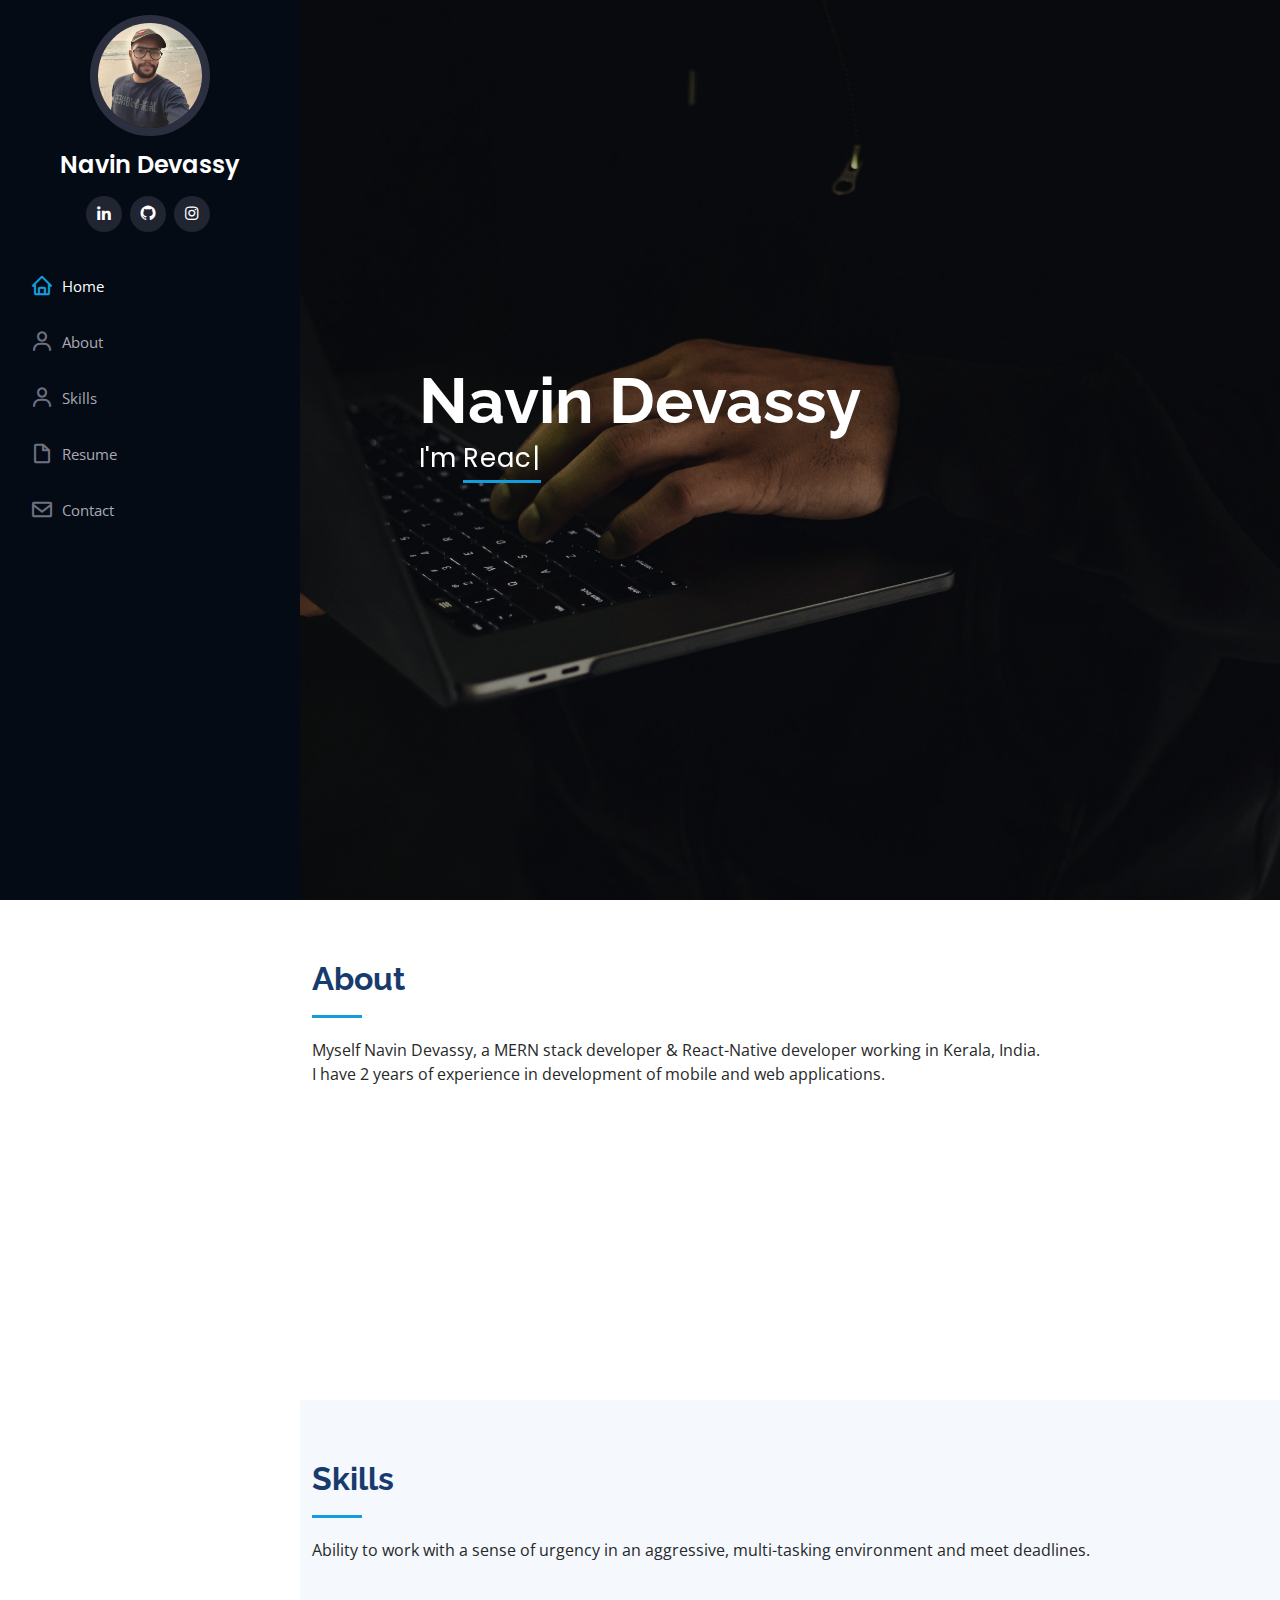
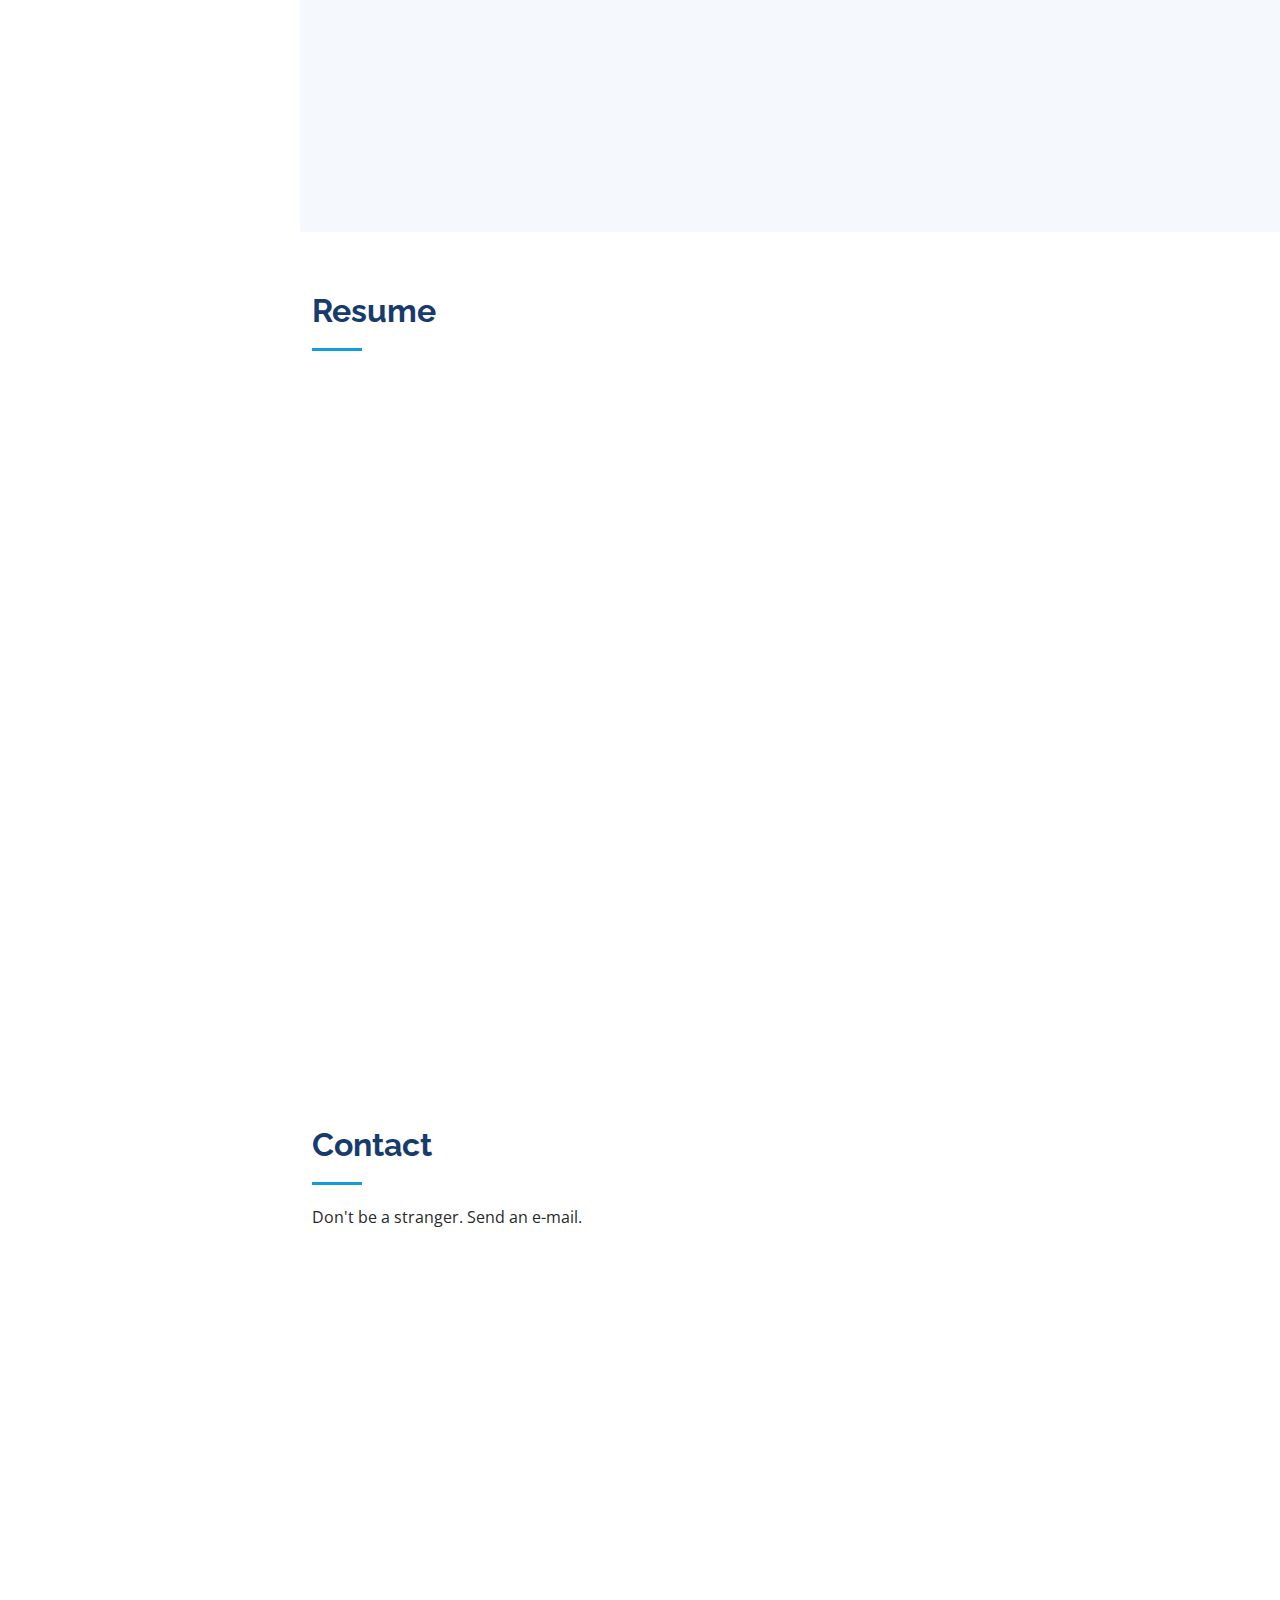
==== index.html @ 8a426646 "pic updated" ====
<!DOCTYPE html>
<html lang="en">

<head>
  <meta charset="utf-8">
  <meta content="width=device-width, initial-scale=1.0" name="viewport">

  <title>Navin - Portfolio</title>
  <meta content="" name="description">
  <meta content="" name="keywords">

  <!-- Favicons -->
  <link href="assets/img/favicon.ico" rel="icon">
  <link href="assets/img/apple-touch-icon.png" rel="apple-touch-icon">

  <!-- Google Fonts -->
  <link href="https://fonts.googleapis.com/css?family=Open+Sans:300,300i,400,400i,600,600i,700,700i|Raleway:300,300i,400,400i,500,500i,600,600i,700,700i|Poppins:300,300i,400,400i,500,500i,600,600i,700,700i" rel="stylesheet">

  <!-- Vendor CSS Files -->
  <link href="assets/vendor/aos/aos.css" rel="stylesheet">
  <link href="assets/vendor/bootstrap/css/bootstrap.min.css" rel="stylesheet">
  <link href="assets/vendor/bootstrap-icons/bootstrap-icons.css" rel="stylesheet">
  <link href="assets/vendor/boxicons/css/boxicons.min.css" rel="stylesheet">
  <link href="assets/vendor/glightbox/css/glightbox.min.css" rel="stylesheet">
  <link href="assets/vendor/swiper/swiper-bundle.min.css" rel="stylesheet">

  <!-- Template Main CSS File -->
  <link href="assets/css/style.css" rel="stylesheet">

  <!-- =======================================================
  * Template Name: iPortfolio - v3.1.0
  * Template URL: https://bootstrapmade.com/iportfolio-bootstrap-portfolio-websites-template/
  * Author: BootstrapMade.com
  * License: https://bootstrapmade.com/license/
  ======================================================== -->
</head>

<body>

  <!-- ======= Mobile nav toggle button ======= -->
  <i class="bi bi-list mobile-nav-toggle d-xl-none"></i>

  <!-- ======= Header ======= -->
  <header id="header">
    <div class="d-flex flex-column">

      <div class="profile">
        <img src="assets/img/profile-img1.jpg" alt="" class="img-fluid rounded-circle bg-white">
        <h1 class="text-light"><a href="index.html">Navin Devassy</a></h1>
        <div class="social-links mt-3 text-center">
          <a href="https://in.linkedin.com/in/navin-devassy-608811141" class="linkedin"><i class="bx bxl-linkedin"></i></a>
          <a href="https://github.com/navi-d97" class="github"><i class="bx bxl-github"></i></a>
          <a href="https://www.instagram.com/naviii_.d/" class="instagram"><i class="bx bxl-instagram"></i></a>
        </div>
      </div>

      <nav id="navbar" class="nav-menu navbar">
        <ul>
          <li><a href="#hero" class="nav-link scrollto active"><i class="bx bx-home"></i> <span>Home</span></a></li>
          <li><a href="#about" class="nav-link scrollto"><i class="bx bx-user"></i> <span>About</span></a></li>
          <li><a href="#skills" class="nav-link scrollto"><i class="bx bx-user"></i> <span>Skills</span></a></li>
          <li><a href="#resume" class="nav-link scrollto"><i class="bx bx-file-blank"></i> <span>Resume</span></a></li>
          <!-- <li><a href="#portfolio" class="nav-link scrollto"><i class="bx bx-book-content"></i> <span>Portfolio</span></a></li> -->
          <!-- <li><a href="#services" class="nav-link scrollto"><i class="bx bx-server"></i> <span>Services</span></a></li> -->
          <li><a href="#contact" class="nav-link scrollto"><i class="bx bx-envelope"></i> <span>Contact</span></a></li>
        </ul>
      </nav><!-- .nav-menu -->
    </div>
  </header><!-- End Header -->

  <!-- ======= Hero Section ======= -->
  <section id="hero" class="d-flex flex-column justify-content-center align-items-center">
    <div class="hero-container" data-aos="fade-in">
      <h1>Navin Devassy</h1>
      <p>I'm <span class="typed" data-typed-items="React-Native developer, React developer, Node Developer, MERN Developer"></span></p>
    </div>
  </section><!-- End Hero -->

  <main id="main">

    <!-- ======= About Section ======= -->
    <section id="about" class="about">
      <div class="container">

        <div class="section-title">
          <h2>About</h2>
          <p>
            Myself Navin Devassy, a MERN stack developer & React-Native developer working in Kerala, India.
            <br/>
            I have 2 years of experience in development of mobile and web applications.
          </p>
        </div>

        <div class="row">
          <div class="col-lg-4" data-aos="fade-right">
            <img
              src="assets/img/profile-img.png"
              style="max-width: 60%; height: auto;"
              alt=""
            >
          </div>
          <div class="col-lg-8 pt-4 pt-lg-0 content" data-aos="fade-left">
            <h3>React-Native Developer &amp; Web Developer.</h3>
            <p class="fst-italic">
              I always try to adapt new development skills using the latest technologies.
            </p>
            <div class="row">
              <div class="col-lg-6">
                <ul>
                  <li><i class="bi bi-chevron-right"></i> <strong>Birthday:</strong> <span>15 April 1997</span></li>
                  <!-- <li><i class="bi bi-chevron-right"></i> <strong>Phone:</strong> <span>+91 9048116297</span></li> -->
                  <li><i class="bi bi-chevron-right"></i> <strong>City:</strong> <span>Cochin, India</span></li>
                </ul>
              </div>
              <div class="col-lg-6">
                <ul>
                  <li><i class="bi bi-chevron-right"></i> <strong>Age:</strong> <span>24</span></li>
                  <li><i class="bi bi-chevron-right"></i> <strong>Degree:</strong> <span>B.Tech</span></li>
                  <li><i class="bi bi-chevron-right"></i> <strong>Email:</strong> <span>dnavin497@gmail.com</span></li>
                </ul>
              </div>
            </div>
            <!-- <p>
              Officiis eligendi itaque labore et dolorum mollitia officiis optio vero. Quisquam sunt adipisci omnis et ut. Nulla accusantium dolor incidunt officia tempore. Et eius omnis.
              Cupiditate ut dicta maxime officiis quidem quia. Sed et consectetur qui quia repellendus itaque neque. Aliquid amet quidem ut quaerat cupiditate. Ab et eum qui repellendus omnis culpa magni laudantium dolores.
            </p> -->
          </div>
        </div>

      </div>
    </section><!-- End About Section -->

    <!-- ======= Skills Section ======= -->
    <section id="skills" class="skills section-bg">
      <div class="container">

        <div class="section-title">
          <h2>Skills</h2>
          <p>
            Ability to work with a sense of urgency in an aggressive, multi-tasking environment and
            meet deadlines.
          </p>
        </div>

        <div class="row skills-content">

          <div class="col-lg-6" data-aos="fade-up">

            <div class="progress">
              <span class="skill">React JS <i class="val">100%</i></span>
              <div class="progress-bar-wrap">
                <div class="progress-bar" role="progressbar" aria-valuenow="100" aria-valuemin="0" aria-valuemax="100"></div>
              </div>
            </div>

            <div class="progress">
              <span class="skill">Node JS <i class="val">100%</i></span>
              <div class="progress-bar-wrap">
                <div class="progress-bar" role="progressbar" aria-valuenow="100" aria-valuemin="0" aria-valuemax="100"></div>
              </div>
            </div>

            <div class="progress">
              <span class="skill">JavaScript <i class="val">95%</i></span>
              <div class="progress-bar-wrap">
                <div class="progress-bar" role="progressbar" aria-valuenow="95" aria-valuemin="0" aria-valuemax="100"></div>
              </div>
            </div>

          </div>

          <div class="col-lg-6" data-aos="fade-up" data-aos-delay="100">

            <div class="progress">
              <span class="skill">MongoDB <i class="val">100%</i></span>
              <div class="progress-bar-wrap">
                <div class="progress-bar" role="progressbar" aria-valuenow="100" aria-valuemin="0" aria-valuemax="100"></div>
              </div>
            </div>

            <div class="progress">
              <span class="skill">Express JS <i class="val">90%</i></span>
              <div class="progress-bar-wrap">
                <div class="progress-bar" role="progressbar" aria-valuenow="90" aria-valuemin="0" aria-valuemax="100"></div>
              </div>
            </div>

            <div class="progress">
              <span class="skill">React-Native <i class="val">90%</i></span>
              <div class="progress-bar-wrap">
                <div class="progress-bar" role="progressbar" aria-valuenow="90" aria-valuemin="0" aria-valuemax="100"></div>
              </div>
            </div>

          </div>

        </div>

      </div>
    </section><!-- End Skills Section -->

    <!-- ======= Resume Section ======= -->
    <section id="resume" class="resume">
      <div class="container">

        <div class="section-title">
          <h2>Resume</h2>
        </div>

        <div class="row">
          <div class="col-lg-6" data-aos="fade-up">
            <h3 class="resume-title">Summary</h3>
            <div class="resume-item pb-0">
              <h4>Navin Devassy</h4>
              <p><em>
                2 years of experience in designing and developing web applications & hybrid applications
                using technologies like React, React-Native, Node.js, MongoDB, expressJS, Redis,
                JavaScript/JQuery, HTML, CSS
              </em></p>
              <ul>
                <li>Thrissur, Kerala, India</li>
                <!-- <li>(+91) 9048 11 6297</li> -->
                <li>dnavin497@gmail.com</li>
              </ul>
            </div>

            <h3 class="resume-title">Education</h3>
            <div class="resume-item">
              <h4>B.Tech in Computer science &amp; Engineering</h4>
              <h5>2015 - 2019</h5>
              <p><em>Federal Institute of Science And Technology (FISAT), Angamaly, Ernakulam Dt</em></p>
              <p>
                FISAT is affiliated to Kerala Technological University (KTU)
                and approved by All India Council for Technical Education (AICTE),  New Delhi.
              </p>
                <p>
                  <a
                    href="http://www.fisat.ac.in/"
                    target="_blank"
                  >
                    www.fisat.ac.in
                  </a>
                </p>
            </div>
          </div>
          <div class="col-lg-6" data-aos="fade-up" data-aos-delay="100">
            <h3 class="resume-title">Professional Experience</h3>
            <div class="resume-item">
              <h4>Software Engineer</h4>
              <h5>2019 - Present</h5>
              <p><em>Travancore Analytics, Cochin, India </em></p>
              <p>
                <a
                  href="https://www.travancoreanalytics.com/"
                  target="_blank"
                >
                  www.travancoreanalytics.com
                </a>
              </p>
              <ul>
                <li>
                  Developed high quality mobile applications using cross-platform tools like react-native.
                </li>
                <li>
                  Developed full-stack web applications which processed, analyzed, and rendered data visually.
                </li>
                <li>
                  Collaborated with other members of the product development team and also able to support the team on their queries as well.
                </li>
                <li>
                  Provided programming estimates, identified potential problems and recommended alternative solutions.
                </li>
                <li>
                  Designed and coded application components in an Agile environment.
                </li>
                <li>
                  Stayed current on trends, latest industry developments and shared knowledge among colleagues.
                </li>
              </ul>
            </div>
          </div>
        </div>

      </div>
    </section>
    <!-- End Resume Section -->

    <!-- ======= Portfolio Section ======= -->
    <!-- <section id="portfolio" class="portfolio section-bg">
      <div class="container">

        <div class="section-title">
          <h2>Portfolio</h2>
          <p>Magnam dolores commodi suscipit. Necessitatibus eius consequatur ex aliquid fuga eum quidem. Sit sint consectetur velit. Quisquam quos quisquam cupiditate. Et nemo qui impedit suscipit alias ea. Quia fugiat sit in iste officiis commodi quidem hic quas.</p>
        </div>

        <div class="row" data-aos="fade-up">
          <div class="col-lg-12 d-flex justify-content-center">
            <ul id="portfolio-flters">
              <li data-filter="*" class="filter-active">All</li>
              <li data-filter=".filter-app">App</li>
              <li data-filter=".filter-card">Card</li>
              <li data-filter=".filter-web">Web</li>
            </ul>
          </div>
        </div>

        <div class="row portfolio-container" data-aos="fade-up" data-aos-delay="100">

          <div class="col-lg-4 col-md-6 portfolio-item filter-app">
            <div class="portfolio-wrap">
              <img src="assets/img/portfolio/portfolio-1.jpg" class="img-fluid" alt="">
              <div class="portfolio-links">
                <a href="assets/img/portfolio/portfolio-1.jpg" data-gallery="portfolioGallery" class="portfolio-lightbox" title="App 1"><i class="bx bx-plus"></i></a>
                <a href="portfolio-details.html" title="More Details"><i class="bx bx-link"></i></a>
              </div>
            </div>
          </div>

          <div class="col-lg-4 col-md-6 portfolio-item filter-web">
            <div class="portfolio-wrap">
              <img src="assets/img/portfolio/portfolio-2.jpg" class="img-fluid" alt="">
              <div class="portfolio-links">
                <a href="assets/img/portfolio/portfolio-2.jpg" data-gallery="portfolioGallery" class="portfolio-lightbox" title="Web 3"><i class="bx bx-plus"></i></a>
                <a href="portfolio-details.html" title="More Details"><i class="bx bx-link"></i></a>
              </div>
            </div>
          </div>

          <div class="col-lg-4 col-md-6 portfolio-item filter-app">
            <div class="portfolio-wrap">
              <img src="assets/img/portfolio/portfolio-3.jpg" class="img-fluid" alt="">
              <div class="portfolio-links">
                <a href="assets/img/portfolio/portfolio-3.jpg" data-gallery="portfolioGallery" class="portfolio-lightbox" title="App 2"><i class="bx bx-plus"></i></a>
                <a href="portfolio-details.html" title="More Details"><i class="bx bx-link"></i></a>
              </div>
            </div>
          </div>

          <div class="col-lg-4 col-md-6 portfolio-item filter-card">
            <div class="portfolio-wrap">
              <img src="assets/img/portfolio/portfolio-4.jpg" class="img-fluid" alt="">
              <div class="portfolio-links">
                <a href="assets/img/portfolio/portfolio-4.jpg" data-gallery="portfolioGallery" class="portfolio-lightbox" title="Card 2"><i class="bx bx-plus"></i></a>
                <a href="portfolio-details.html" title="More Details"><i class="bx bx-link"></i></a>
              </div>
            </div>
          </div>

          <div class="col-lg-4 col-md-6 portfolio-item filter-web">
            <div class="portfolio-wrap">
              <img src="assets/img/portfolio/portfolio-5.jpg" class="img-fluid" alt="">
              <div class="portfolio-links">
                <a href="assets/img/portfolio/portfolio-5.jpg" data-gallery="portfolioGallery" class="portfolio-lightbox" title="Web 2"><i class="bx bx-plus"></i></a>
                <a href="portfolio-details.html" title="More Details"><i class="bx bx-link"></i></a>
              </div>
            </div>
          </div>

          <div class="col-lg-4 col-md-6 portfolio-item filter-app">
            <div class="portfolio-wrap">
              <img src="assets/img/portfolio/portfolio-6.jpg" class="img-fluid" alt="">
              <div class="portfolio-links">
                <a href="assets/img/portfolio/portfolio-6.jpg" data-gallery="portfolioGallery" class="portfolio-lightbox" title="App 3"><i class="bx bx-plus"></i></a>
                <a href="portfolio-details.html" title="More Details"><i class="bx bx-link"></i></a>
              </div>
            </div>
          </div>

          <div class="col-lg-4 col-md-6 portfolio-item filter-card">
            <div class="portfolio-wrap">
              <img src="assets/img/portfolio/portfolio-7.jpg" class="img-fluid" alt="">
              <div class="portfolio-links">
                <a href="assets/img/portfolio/portfolio-7.jpg" data-gallery="portfolioGallery" class="portfolio-lightbox" title="Card 1"><i class="bx bx-plus"></i></a>
                <a href="portfolio-details.html" title="More Details"><i class="bx bx-link"></i></a>
              </div>
            </div>
          </div>

          <div class="col-lg-4 col-md-6 portfolio-item filter-card">
            <div class="portfolio-wrap">
              <img src="assets/img/portfolio/portfolio-8.jpg" class="img-fluid" alt="">
              <div class="portfolio-links">
                <a href="assets/img/portfolio/portfolio-8.jpg" data-gallery="portfolioGallery" class="portfolio-lightbox" title="Card 3"><i class="bx bx-plus"></i></a>
                <a href="portfolio-details.html" title="More Details"><i class="bx bx-link"></i></a>
              </div>
            </div>
          </div>

          <div class="col-lg-4 col-md-6 portfolio-item filter-web">
            <div class="portfolio-wrap">
              <img src="assets/img/portfolio/portfolio-9.jpg" class="img-fluid" alt="">
              <div class="portfolio-links">
                <a href="assets/img/portfolio/portfolio-9.jpg" data-gallery="portfolioGallery" class="portfolio-lightbox" title="Web 3"><i class="bx bx-plus"></i></a>
                <a href="portfolio-details.html" title="More Details"><i class="bx bx-link"></i></a>
              </div>
            </div>
          </div>

        </div>

      </div>
    </section> -->
    <!-- End Portfolio Section -->

    <!-- ======= Services Section ======= -->
    <!-- <section id="services" class="services">
      <div class="container">

        <div class="section-title">
          <h2>Services</h2>
          <p>Magnam dolores commodi suscipit. Necessitatibus eius consequatur ex aliquid fuga eum quidem. Sit sint consectetur velit. Quisquam quos quisquam cupiditate. Et nemo qui impedit suscipit alias ea. Quia fugiat sit in iste officiis commodi quidem hic quas.</p>
        </div>

        <div class="row">
          <div class="col-lg-4 col-md-6 icon-box" data-aos="fade-up">
            <div class="icon"><i class="bi bi-briefcase"></i></div>
            <h4 class="title"><a href="">Lorem Ipsum</a></h4>
            <p class="description">Voluptatum deleniti atque corrupti quos dolores et quas molestias excepturi sint occaecati cupiditate non provident</p>
          </div>
          <div class="col-lg-4 col-md-6 icon-box" data-aos="fade-up" data-aos-delay="100">
            <div class="icon"><i class="bi bi-card-checklist"></i></div>
            <h4 class="title"><a href="">Dolor Sitema</a></h4>
            <p class="description">Minim veniam, quis nostrud exercitation ullamco laboris nisi ut aliquip ex ea commodo consequat tarad limino ata</p>
          </div>
          <div class="col-lg-4 col-md-6 icon-box" data-aos="fade-up" data-aos-delay="200">
            <div class="icon"><i class="bi bi-bar-chart"></i></div>
            <h4 class="title"><a href="">Sed ut perspiciatis</a></h4>
            <p class="description">Duis aute irure dolor in reprehenderit in voluptate velit esse cillum dolore eu fugiat nulla pariatur</p>
          </div>
          <div class="col-lg-4 col-md-6 icon-box" data-aos="fade-up" data-aos-delay="300">
            <div class="icon"><i class="bi bi-binoculars"></i></div>
            <h4 class="title"><a href="">Magni Dolores</a></h4>
            <p class="description">Excepteur sint occaecat cupidatat non proident, sunt in culpa qui officia deserunt mollit anim id est laborum</p>
          </div>
          <div class="col-lg-4 col-md-6 icon-box" data-aos="fade-up" data-aos-delay="400">
            <div class="icon"><i class="bi bi-brightness-high"></i></div>
            <h4 class="title"><a href="">Nemo Enim</a></h4>
            <p class="description">At vero eos et accusamus et iusto odio dignissimos ducimus qui blanditiis praesentium voluptatum deleniti atque</p>
          </div>
          <div class="col-lg-4 col-md-6 icon-box" data-aos="fade-up" data-aos-delay="500">
            <div class="icon"><i class="bi bi-calendar4-week"></i></div>
            <h4 class="title"><a href="">Eiusmod Tempor</a></h4>
            <p class="description">Et harum quidem rerum facilis est et expedita distinctio. Nam libero tempore, cum soluta nobis est eligendi</p>
          </div>
        </div>

      </div>
    </section> -->
    <!-- End Services Section -->

    <!-- ======= Testimonials Section ======= -->
    <!-- <section id="testimonials" class="testimonials section-bg">
      <div class="container">

        <div class="section-title">
          <h2>Testimonials</h2>
          <p>Magnam dolores commodi suscipit. Necessitatibus eius consequatur ex aliquid fuga eum quidem. Sit sint consectetur velit. Quisquam quos quisquam cupiditate. Et nemo qui impedit suscipit alias ea. Quia fugiat sit in iste officiis commodi quidem hic quas.</p>
        </div>

        <div class="testimonials-slider swiper-container" data-aos="fade-up" data-aos-delay="100">
          <div class="swiper-wrapper">

            <div class="swiper-slide">
              <div class="testimonial-item" data-aos="fade-up">
                <p>
                  <i class="bx bxs-quote-alt-left quote-icon-left"></i>
                  Proin iaculis purus consequat sem cure digni ssim donec porttitora entum suscipit rhoncus. Accusantium quam, ultricies eget id, aliquam eget nibh et. Maecen aliquam, risus at semper.
                  <i class="bx bxs-quote-alt-right quote-icon-right"></i>
                </p>
                <img src="assets/img/testimonials/testimonials-1.jpg" class="testimonial-img" alt="">
                <h3>Saul Goodman</h3>
                <h4>Ceo &amp; Founder</h4>
              </div>
            </div>

            <div class="swiper-slide">
              <div class="testimonial-item" data-aos="fade-up" data-aos-delay="100">
                <p>
                  <i class="bx bxs-quote-alt-left quote-icon-left"></i>
                  Export tempor illum tamen malis malis eram quae irure esse labore quem cillum quid cillum eram malis quorum velit fore eram velit sunt aliqua noster fugiat irure amet legam anim culpa.
                  <i class="bx bxs-quote-alt-right quote-icon-right"></i>
                </p>
                <img src="assets/img/testimonials/testimonials-2.jpg" class="testimonial-img" alt="">
                <h3>Sara Wilsson</h3>
                <h4>Designer</h4>
              </div>
            </div>

            <div class="swiper-slide">
              <div class="testimonial-item" data-aos="fade-up" data-aos-delay="200">
                <p>
                  <i class="bx bxs-quote-alt-left quote-icon-left"></i>
                  Enim nisi quem export duis labore cillum quae magna enim sint quorum nulla quem veniam duis minim tempor labore quem eram duis noster aute amet eram fore quis sint minim.
                  <i class="bx bxs-quote-alt-right quote-icon-right"></i>
                </p>
                <img src="assets/img/testimonials/testimonials-3.jpg" class="testimonial-img" alt="">
                <h3>Jena Karlis</h3>
                <h4>Store Owner</h4>
              </div>
            </div>

            <div class="swiper-slide">
              <div class="testimonial-item" data-aos="fade-up" data-aos-delay="300">
                <p>
                  <i class="bx bxs-quote-alt-left quote-icon-left"></i>
                  Fugiat enim eram quae cillum dolore dolor amet nulla culpa multos export minim fugiat minim velit minim dolor enim duis veniam ipsum anim magna sunt elit fore quem dolore labore illum veniam.
                  <i class="bx bxs-quote-alt-right quote-icon-right"></i>
                </p>
                <img src="assets/img/testimonials/testimonials-4.jpg" class="testimonial-img" alt="">
                <h3>Matt Brandon</h3>
                <h4>Freelancer</h4>
              </div>
            </div>

            <div class="swiper-slide">
              <div class="testimonial-item" data-aos="fade-up" data-aos-delay="400">
                <p>
                  <i class="bx bxs-quote-alt-left quote-icon-left"></i>
                  Quis quorum aliqua sint quem legam fore sunt eram irure aliqua veniam tempor noster veniam enim culpa labore duis sunt culpa nulla illum cillum fugiat legam esse veniam culpa fore nisi cillum quid.
                  <i class="bx bxs-quote-alt-right quote-icon-right"></i>
                </p>
                <img src="assets/img/testimonials/testimonials-5.jpg" class="testimonial-img" alt="">
                <h3>John Larson</h3>
                <h4>Entrepreneur</h4>
              </div>
            </div>

          </div>
          <div class="swiper-pagination"></div>
        </div>

      </div>
    </section> -->
    <!-- End Testimonials Section -->

    <!-- ======= Contact Section ======= -->
    <section id="contact" class="contact">
      <div class="container">

        <div class="section-title">
          <h2>Contact</h2>
          <p>
            Don't be a stranger. Send an e-mail.
          </p>
        </div>

        <div class="row" data-aos="fade-in">

          <div class="col-lg-11 d-flex align-items-stretch">
            <div class="info">
              <div class="address">
                <i class="bi bi-geo-alt"></i>
                <h4>Location:</h4>
                <p>Chalakudy, Thrissur, Kerala, India</p>
              </div>

              <div class="email">
                <i class="bi bi-envelope"></i>
                <h4>Email:</h4>
                <p>dnavin497@gmail.com</p>
              </div>

              <!-- <div class="phone">
                <i class="bi bi-phone"></i>
                <h4>Call:</h4>
                <p>+91 9048 11 6297</p>
              </div> -->

              <iframe
                src="https://www.google.com/maps/embed?pb=!1m18!1m12!1m3!1d2508.849744047058!2d76.33364057994478!3d10.305559812115574!2m3!1f0!2f0!3f0!3m2!1i1024!2i768!4f13.1!3m3!1m2!1s0x3b080269866481a9%3A0x6b5ec1dc50c0402d!2sChalakudy%2C%20Kerala!5e0!3m2!1sen!2sin!4v1620566027332!5m2!1sen!2sin"
                frameborder="0"
                style="border:0; width: 100%; height: 290px;"
                allowfullscreen
              >
              </iframe>
            </div>

          </div>

          <!-- <div class="col-lg-7 mt-5 mt-lg-0 d-flex align-items-stretch">
            <form action="forms/contact.php" method="post" role="form" class="php-email-form">
              <div class="row">
                <div class="form-group col-md-6">
                  <label for="name">Your Name</label>
                  <input type="text" name="name" class="form-control" id="name" required>
                </div>
                <div class="form-group col-md-6">
                  <label for="name">Your Email</label>
                  <input type="email" class="form-control" name="email" id="email" required>
                </div>
              </div>
              <div class="form-group">
                <label for="name">Subject</label>
                <input type="text" class="form-control" name="subject" id="subject" required>
              </div>
              <div class="form-group">
                <label for="name">Message</label>
                <textarea class="form-control" name="message" rows="10" required></textarea>
              </div>
              <div class="my-3">
                <div class="loading">Loading</div>
                <div class="error-message"></div>
                <div class="sent-message">Your message has been sent. Thank you!</div>
              </div>
              <div class="text-center"><button type="submit">Send Message</button></div>
            </form>
          </div> -->

        </div>

      </div>
    </section>
    <!-- End Contact Section -->

  </main><!-- End #main -->

  <!-- ======= Footer ======= -->
  <footer id="footer">
    <div class="container">
      <div class="copyright">
        &copy; Copyright <strong><span>iPortfolio</span></strong>
      </div>
      <div class="credits">
        <!-- All the links in the footer should remain intact. -->
        <!-- You can delete the links only if you purchased the pro version. -->
        <!-- Licensing information: https://bootstrapmade.com/license/ -->
        <!-- Purchase the pro version with working PHP/AJAX contact form: https://bootstrapmade.com/iportfolio-bootstrap-portfolio-websites-template/ -->
        Designed by <a href="https://bootstrapmade.com/">BootstrapMade</a>
      </div>
    </div>
  </footer><!-- End  Footer -->

  <a href="#" class="back-to-top d-flex align-items-center justify-content-center"><i class="bi bi-arrow-up-short"></i></a>

  <!-- Vendor JS Files -->
  <script src="assets/vendor/aos/aos.js"></script>
  <script src="assets/vendor/bootstrap/js/bootstrap.bundle.min.js"></script>
  <script src="assets/vendor/glightbox/js/glightbox.min.js"></script>
  <script src="assets/vendor/isotope-layout/isotope.pkgd.min.js"></script>
  <script src="assets/vendor/php-email-form/validate.js"></script>
  <script src="assets/vendor/purecounter/purecounter.js"></script>
  <script src="assets/vendor/swiper/swiper-bundle.min.js"></script>
  <script src="assets/vendor/typed.js/typed.min.js"></script>
  <script src="assets/vendor/waypoints/noframework.waypoints.js"></script>

  <!-- Template Main JS File -->
  <script src="assets/js/main.js"></script>

</body>

</html>
---- assets/css/style.css ----
/**
* Template Name: iPortfolio - v3.1.0
* Template URL: https://bootstrapmade.com/iportfolio-bootstrap-portfolio-websites-template/
* Author: BootstrapMade.com
* License: https://bootstrapmade.com/license/
*/

/*--------------------------------------------------------------
# General
--------------------------------------------------------------*/
body {
  font-family: "Open Sans", sans-serif;
  color: #272829;
}

a {
  color: #149ddd;
  text-decoration: none;
}

a:hover {
  color: #37b3ed;
  text-decoration: none;
}

h1, h2, h3, h4, h5, h6 {
  font-family: "Raleway", sans-serif;
}

/*--------------------------------------------------------------
# Back to top button
--------------------------------------------------------------*/
.back-to-top {
  position: fixed;
  visibility: hidden;
  opacity: 0;
  right: 15px;
  bottom: 15px;
  z-index: 996;
  background: #149ddd;
  width: 40px;
  height: 40px;
  border-radius: 50px;
  transition: all 0.4s;
}

.back-to-top i {
  font-size: 28px;
  color: #fff;
  line-height: 0;
}

.back-to-top:hover {
  background: #2eafec;
  color: #fff;
}

.back-to-top.active {
  visibility: visible;
  opacity: 1;
}

/*--------------------------------------------------------------
# Header
--------------------------------------------------------------*/
#header {
  position: fixed;
  top: 0;
  left: 0;
  bottom: 0;
  width: 300px;
  transition: all ease-in-out 0.5s;
  z-index: 9997;
  transition: all 0.5s;
  padding: 0 15px;
  background: #040b14;
  overflow-y: auto;
}

#header .profile img {
  margin: 15px auto;
  display: block;
  width: 120px;
  border: 8px solid #2c2f3f;
}

#header .profile h1 {
  font-size: 24px;
  margin: 0;
  padding: 0;
  font-weight: 600;
  -moz-text-align-last: center;
  text-align-last: center;
  font-family: "Poppins", sans-serif;
}

#header .profile h1 a, #header .profile h1 a:hover {
  color: #fff;
  text-decoration: none;
}

#header .profile .social-links a {
  font-size: 18px;
  display: inline-block;
  background: #212431;
  color: #fff;
  line-height: 1;
  padding: 8px 0;
  margin-right: 4px;
  border-radius: 50%;
  text-align: center;
  width: 36px;
  height: 36px;
  transition: 0.3s;
}

#header .profile .social-links a:hover {
  background: #149ddd;
  color: #fff;
  text-decoration: none;
}

#main {
  margin-left: 300px;
}

@media (max-width: 1199px) {
  #header {
    left: -300px;
  }
  #main {
    margin-left: 0;
  }
}

/*--------------------------------------------------------------
# Navigation Menu
--------------------------------------------------------------*/
/* Desktop Navigation */
.nav-menu {
  padding: 30px 0 0 0;
}

.nav-menu * {
  margin: 0;
  padding: 0;
  list-style: none;
}

.nav-menu > ul > li {
  position: relative;
  white-space: nowrap;
}

.nav-menu a {
  display: flex;
  align-items: center;
  color: #a8a9b4;
  padding: 12px 15px;
  margin-bottom: 8px;
  transition: 0.3s;
  font-size: 15px;
}

.nav-menu a i {
  font-size: 24px;
  padding-right: 8px;
  color: #6f7180;
}

.nav-menu a:hover, .nav-menu .active, .nav-menu li:hover > a {
  text-decoration: none;
  color: #fff;
}

.nav-menu a:hover i, .nav-menu .active i, .nav-menu li:hover > a i {
  color: #149ddd;
}

/* Mobile Navigation */
.mobile-nav-toggle {
  position: fixed;
  right: 15px;
  top: 15px;
  z-index: 9998;
  border: 0;
  font-size: 24px;
  transition: all 0.4s;
  outline: none !important;
  background-color: #149ddd;
  color: #fff;
  width: 40px;
  height: 40px;
  display: inline-flex;
  align-items: center;
  justify-content: center;
  line-height: 0;
  border-radius: 50px;
  cursor: pointer;
}

.mobile-nav-active {
  overflow: hidden;
}

.mobile-nav-active #header {
  left: 0;
}

/*--------------------------------------------------------------
# Hero Section
--------------------------------------------------------------*/
#hero {
  width: 100%;
  height: 100vh;
  background: url("../img/hero-bg.jpg") top center;
  background-size: cover;
}

#hero:before {
  content: "";
  background: rgba(5, 13, 24, 0.3);
  position: absolute;
  bottom: 0;
  top: 0;
  left: 0;
  right: 0;
  z-index: 1;
}

#hero .hero-container {
  position: relative;
  z-index: 2;
  min-width: 300px;
}

#hero h1 {
  margin: 0 0 10px 0;
  font-size: 64px;
  font-weight: 700;
  line-height: 56px;
  color: #fff;
}

#hero p {
  color: #fff;
  margin-bottom: 50px;
  font-size: 26px;
  font-family: "Poppins", sans-serif;
}

#hero p span {
  color: #fff;
  padding-bottom: 4px;
  letter-spacing: 1px;
  border-bottom: 3px solid #149ddd;
}

@media (min-width: 1024px) {
  #hero {
    background-attachment: fixed;
  }
}

@media (max-width: 768px) {
  #hero h1 {
    font-size: 28px;
    line-height: 36px;
  }
  #hero h2 {
    font-size: 18px;
    line-height: 24px;
    margin-bottom: 30px;
  }
}

/*--------------------------------------------------------------
# Sections General
--------------------------------------------------------------*/
section {
  padding: 60px 0;
  overflow: hidden;
}

.section-bg {
  background: #f5f8fd;
}

.section-title {
  padding-bottom: 30px;
}

.section-title h2 {
  font-size: 32px;
  font-weight: bold;
  margin-bottom: 20px;
  padding-bottom: 20px;
  position: relative;
  color: #173b6c;
}

.section-title h2::after {
  content: '';
  position: absolute;
  display: block;
  width: 50px;
  height: 3px;
  background: #149ddd;
  bottom: 0;
  left: 0;
}

.section-title p {
  margin-bottom: 0;
}

/*--------------------------------------------------------------
# About
--------------------------------------------------------------*/
.about .content h3 {
  font-weight: 700;
  font-size: 26px;
  color: #173b6c;
}

.about .content ul {
  list-style: none;
  padding: 0;
}

.about .content ul li {
  margin-bottom: 20px;
  display: flex;
  align-items: center;
}

.about .content ul strong {
  margin-right: 10px;
}

.about .content ul i {
  font-size: 16px;
  margin-right: 5px;
  color: #149ddd;
  line-height: 0;
}

.about .content p:last-child {
  margin-bottom: 0;
}

/*--------------------------------------------------------------
# Facts
--------------------------------------------------------------*/
.facts {
  padding-bottom: 30px;
}

.facts .count-box {
  padding: 30px;
  width: 100%;
}

.facts .count-box i {
  display: block;
  font-size: 44px;
  color: #149ddd;
  float: left;
  line-height: 0;
}

.facts .count-box span {
  font-size: 48px;
  line-height: 40px;
  display: block;
  font-weight: 700;
  color: #050d18;
  margin-left: 60px;
}

.facts .count-box p {
  padding: 15px 0 0 0;
  margin: 0 0 0 60px;
  font-family: "Raleway", sans-serif;
  font-size: 14px;
  color: #122f57;
}

.facts .count-box a {
  font-weight: 600;
  display: block;
  margin-top: 20px;
  color: #122f57;
  font-size: 15px;
  font-family: "Poppins", sans-serif;
  transition: ease-in-out 0.3s;
}

.facts .count-box a:hover {
  color: #1f5297;
}

/*--------------------------------------------------------------
# Akills
--------------------------------------------------------------*/
.skills .progress {
  height: 60px;
  display: block;
  background: none;
  border-radius: 0;
}

.skills .progress .skill {
  padding: 0;
  margin: 0 0 6px 0;
  text-transform: uppercase;
  display: block;
  font-weight: 600;
  font-family: "Poppins", sans-serif;
  color: #050d18;
}

.skills .progress .skill .val {
  float: right;
  font-style: normal;
}

.skills .progress-bar-wrap {
  background: #dce8f8;
  height: 10px;
}

.skills .progress-bar {
  width: 1px;
  height: 10px;
  transition: .9s;
  background-color: #149ddd;
}

/*--------------------------------------------------------------
# Resume
--------------------------------------------------------------*/
.resume .resume-title {
  font-size: 26px;
  font-weight: 700;
  margin-top: 20px;
  margin-bottom: 20px;
  color: #050d18;
}

.resume .resume-item {
  padding: 0 0 20px 20px;
  margin-top: -2px;
  border-left: 2px solid #1f5297;
  position: relative;
}

.resume .resume-item h4 {
  line-height: 18px;
  font-size: 18px;
  font-weight: 600;
  text-transform: uppercase;
  font-family: "Poppins", sans-serif;
  color: #050d18;
  margin-bottom: 10px;
}

.resume .resume-item h5 {
  font-size: 16px;
  background: #e4edf9;
  padding: 5px 15px;
  display: inline-block;
  font-weight: 600;
  margin-bottom: 10px;
}

.resume .resume-item ul {
  padding-left: 20px;
}

.resume .resume-item ul li {
  padding-bottom: 10px;
}

.resume .resume-item:last-child {
  padding-bottom: 0;
}

.resume .resume-item::before {
  content: "";
  position: absolute;
  width: 16px;
  height: 16px;
  border-radius: 50px;
  left: -9px;
  top: 0;
  background: #fff;
  border: 2px solid #1f5297;
}

/*--------------------------------------------------------------
# Portfolio
--------------------------------------------------------------*/
.portfolio .portfolio-item {
  margin-bottom: 30px;
}

.portfolio #portfolio-flters {
  padding: 0;
  margin: 0 auto 35px auto;
  list-style: none;
  text-align: center;
  background: #fff;
  border-radius: 50px;
  padding: 2px 15px;
}

.portfolio #portfolio-flters li {
  cursor: pointer;
  display: inline-block;
  padding: 10px 15px 8px 15px;
  font-size: 14px;
  font-weight: 600;
  line-height: 1;
  text-transform: uppercase;
  color: #272829;
  margin-bottom: 5px;
  transition: all 0.3s ease-in-out;
}

.portfolio #portfolio-flters li:hover, .portfolio #portfolio-flters li.filter-active {
  color: #149ddd;
}

.portfolio #portfolio-flters li:last-child {
  margin-right: 0;
}

.portfolio .portfolio-wrap {
  transition: 0.3s;
  position: relative;
  overflow: hidden;
  z-index: 1;
}

.portfolio .portfolio-wrap::before {
  content: "";
  background: rgba(255, 255, 255, 0.5);
  position: absolute;
  left: 0;
  right: 0;
  top: 0;
  bottom: 0;
  transition: all ease-in-out 0.3s;
  z-index: 2;
  opacity: 0;
}

.portfolio .portfolio-wrap .portfolio-links {
  opacity: 1;
  left: 0;
  right: 0;
  bottom: -60px;
  z-index: 3;
  position: absolute;
  transition: all ease-in-out 0.3s;
  display: flex;
  justify-content: center;
}

.portfolio .portfolio-wrap .portfolio-links a {
  color: #fff;
  font-size: 28px;
  text-align: center;
  background: rgba(20, 157, 221, 0.75);
  transition: 0.3s;
  width: 50%;
}

.portfolio .portfolio-wrap .portfolio-links a:hover {
  background: rgba(20, 157, 221, 0.95);
}

.portfolio .portfolio-wrap .portfolio-links a + a {
  border-left: 1px solid #37b3ed;
}

.portfolio .portfolio-wrap:hover::before {
  top: 0;
  left: 0;
  right: 0;
  bottom: 0;
  opacity: 1;
}

.portfolio .portfolio-wrap:hover .portfolio-links {
  opacity: 1;
  bottom: 0;
}

/*--------------------------------------------------------------
# Portfolio Details
--------------------------------------------------------------*/
.portfolio-details {
  padding-top: 40px;
}

.portfolio-details .portfolio-details-slider img {
  width: 100%;
}

.portfolio-details .portfolio-details-slider .swiper-pagination {
  margin-top: 20px;
  position: relative;
}

.portfolio-details .portfolio-details-slider .swiper-pagination .swiper-pagination-bullet {
  width: 12px;
  height: 12px;
  background-color: #fff;
  opacity: 1;
  border: 1px solid #149ddd;
}

.portfolio-details .portfolio-details-slider .swiper-pagination .swiper-pagination-bullet-active {
  background-color: #149ddd;
}

.portfolio-details .portfolio-info {
  padding: 30px;
  box-shadow: 0px 0 30px rgba(5, 13, 24, 0.08);
}

.portfolio-details .portfolio-info h3 {
  font-size: 22px;
  font-weight: 700;
  margin-bottom: 20px;
  padding-bottom: 20px;
  border-bottom: 1px solid #eee;
}

.portfolio-details .portfolio-info ul {
  list-style: none;
  padding: 0;
  font-size: 15px;
}

.portfolio-details .portfolio-info ul li + li {
  margin-top: 10px;
}

.portfolio-details .portfolio-description {
  padding-top: 30px;
}

.portfolio-details .portfolio-description h2 {
  font-size: 26px;
  font-weight: 700;
  margin-bottom: 20px;
}

.portfolio-details .portfolio-description p {
  padding: 0;
}

/*--------------------------------------------------------------
# Services
--------------------------------------------------------------*/
.services .icon-box {
  margin-bottom: 20px;
}

.services .icon {
  float: left;
  display: flex;
  align-items: center;
  justify-content: center;
  width: 54px;
  height: 54px;
  background: #149ddd;
  border-radius: 50%;
  transition: 0.5s;
  border: 1px solid #149ddd;
}

.services .icon i {
  color: #fff;
  font-size: 24px;
  line-height: 0;
}

.services .icon-box:hover .icon {
  background: #fff;
}

.services .icon-box:hover .icon i {
  color: #149ddd;
}

.services .title {
  margin-left: 80px;
  font-weight: 700;
  margin-bottom: 15px;
  font-size: 18px;
}

.services .title a {
  color: #343a40;
}

.services .title a:hover {
  color: #149ddd;
}

.services .description {
  margin-left: 80px;
  line-height: 24px;
  font-size: 14px;
}

/*--------------------------------------------------------------
# Testimonials
--------------------------------------------------------------*/
.testimonials .testimonial-item {
  box-sizing: content-box;
  text-align: center;
  min-height: 320px;
}

.testimonials .testimonial-item .testimonial-img {
  width: 90px;
  border-radius: 50%;
  margin: 0 auto;
}

.testimonials .testimonial-item h3 {
  font-size: 18px;
  font-weight: bold;
  margin: 10px 0 5px 0;
  color: #111;
}

.testimonials .testimonial-item h4 {
  font-size: 14px;
  color: #999;
  margin: 0;
}

.testimonials .testimonial-item .quote-icon-left, .testimonials .testimonial-item .quote-icon-right {
  color: #c3e8fa;
  font-size: 26px;
}

.testimonials .testimonial-item .quote-icon-left {
  display: inline-block;
  left: -5px;
  position: relative;
}

.testimonials .testimonial-item .quote-icon-right {
  display: inline-block;
  right: -5px;
  position: relative;
  top: 10px;
}

.testimonials .testimonial-item p {
  font-style: italic;
  margin: 0 15px 15px 15px;
  padding: 20px;
  background: #fff;
  position: relative;
  margin-bottom: 35px;
  border-radius: 6px;
  box-shadow: 0px 2px 15px rgba(0, 0, 0, 0.1);
}

.testimonials .testimonial-item p::after {
  content: "";
  width: 0;
  height: 0;
  border-top: 20px solid #fff;
  border-right: 20px solid transparent;
  border-left: 20px solid transparent;
  position: absolute;
  bottom: -20px;
  left: calc(50% - 20px);
}

.testimonials .swiper-pagination {
  margin-top: 20px;
  position: relative;
}

.testimonials .swiper-pagination .swiper-pagination-bullet {
  width: 12px;
  height: 12px;
  background-color: #fff;
  opacity: 1;
  border: 1px solid #149ddd;
}

.testimonials .swiper-pagination .swiper-pagination-bullet-active {
  background-color: #149ddd;
}

/*--------------------------------------------------------------
# Contact
--------------------------------------------------------------*/
.contact {
  padding-bottom: 130px;
}

.contact .info {
  padding: 30px;
  background: #fff;
  width: 100%;
  box-shadow: 0 0 24px 0 rgba(0, 0, 0, 0.12);
}

.contact .info i {
  font-size: 20px;
  color: #149ddd;
  float: left;
  width: 44px;
  height: 44px;
  background: #dff3fc;
  display: flex;
  justify-content: center;
  align-items: center;
  border-radius: 50px;
  transition: all 0.3s ease-in-out;
}

.contact .info h4 {
  padding: 0 0 0 60px;
  font-size: 22px;
  font-weight: 600;
  margin-bottom: 5px;
  color: #050d18;
}

.contact .info p {
  padding: 0 0 10px 60px;
  margin-bottom: 20px;
  font-size: 14px;
  color: #173b6c;
}

.contact .info .email p {
  padding-top: 5px;
}

.contact .info .social-links {
  padding-left: 60px;
}

.contact .info .social-links a {
  font-size: 18px;
  display: inline-block;
  background: #333;
  color: #fff;
  line-height: 1;
  padding: 8px 0;
  border-radius: 50%;
  text-align: center;
  width: 36px;
  height: 36px;
  transition: 0.3s;
  margin-right: 10px;
}

.contact .info .social-links a:hover {
  background: #149ddd;
  color: #fff;
}

.contact .info .email:hover i, .contact .info .address:hover i, .contact .info .phone:hover i {
  background: #149ddd;
  color: #fff;
}

.contact .php-email-form {
  width: 100%;
  padding: 30px;
  background: #fff;
  box-shadow: 0 0 24px 0 rgba(0, 0, 0, 0.12);
}

.contact .php-email-form .form-group {
  padding-bottom: 8px;
}

.contact .php-email-form .validate {
  display: none;
  color: red;
  margin: 0 0 15px 0;
  font-weight: 400;
  font-size: 13px;
}

.contact .php-email-form .error-message {
  display: none;
  color: #fff;
  background: #ed3c0d;
  text-align: left;
  padding: 15px;
  font-weight: 600;
}

.contact .php-email-form .error-message br + br {
  margin-top: 25px;
}

.contact .php-email-form .sent-message {
  display: none;
  color: #fff;
  background: #18d26e;
  text-align: center;
  padding: 15px;
  font-weight: 600;
}

.contact .php-email-form .loading {
  display: none;
  background: #fff;
  text-align: center;
  padding: 15px;
}

.contact .php-email-form .loading:before {
  content: "";
  display: inline-block;
  border-radius: 50%;
  width: 24px;
  height: 24px;
  margin: 0 10px -6px 0;
  border: 3px solid #18d26e;
  border-top-color: #eee;
  -webkit-animation: animate-loading 1s linear infinite;
  animation: animate-loading 1s linear infinite;
}

.contact .php-email-form .form-group {
  margin-bottom: 15px;
}

.contact .php-email-form label {
  padding-bottom: 8px;
}

.contact .php-email-form input, .contact .php-email-form textarea {
  border-radius: 0;
  box-shadow: none;
  font-size: 14px;
}

.contact .php-email-form input {
  height: 44px;
}

.contact .php-email-form textarea {
  padding: 10px 15px;
}

.contact .php-email-form button[type="submit"] {
  background: #149ddd;
  border: 0;
  padding: 10px 24px;
  color: #fff;
  transition: 0.4s;
  border-radius: 4px;
}

.contact .php-email-form button[type="submit"]:hover {
  background: #37b3ed;
}

@-webkit-keyframes animate-loading {
  0% {
    transform: rotate(0deg);
  }
  100% {
    transform: rotate(360deg);
  }
}

@keyframes animate-loading {
  0% {
    transform: rotate(0deg);
  }
  100% {
    transform: rotate(360deg);
  }
}

/*--------------------------------------------------------------
# Breadcrumbs
--------------------------------------------------------------*/
.breadcrumbs {
  padding: 20px 0;
  background: #f9f9f9;
}

.breadcrumbs h2 {
  font-size: 26px;
  font-weight: 300;
}

.breadcrumbs ol {
  display: flex;
  flex-wrap: wrap;
  list-style: none;
  padding: 0;
  margin: 0;
  font-size: 15px;
}

.breadcrumbs ol li + li {
  padding-left: 10px;
}

.breadcrumbs ol li + li::before {
  display: inline-block;
  padding-right: 10px;
  color: #0e2442;
  content: "/";
}

@media (max-width: 768px) {
  .breadcrumbs .d-flex {
    display: block !important;
  }
  .breadcrumbs ol {
    display: block;
  }
  .breadcrumbs ol li {
    display: inline-block;
  }
}

/*--------------------------------------------------------------
# Footer
--------------------------------------------------------------*/
#footer {
  padding: 15px;
  color: #f4f6fd;
  font-size: 14px;
  position: fixed;
  left: 0;
  bottom: 0;
  width: 300px;
  z-index: 9999;
  background: #040b14;
}

#footer .copyright {
  display: none;
  text-align: center;
}

#footer .credits {
  display: none;
  padding-top: 5px;
  text-align: center;
  font-size: 13px;
  color: #eaebf0;
}

@media (max-width: 1199px) {
  #footer {
    position: static;
    width: auto;
    padding-right: 20px 15px;
  }
}
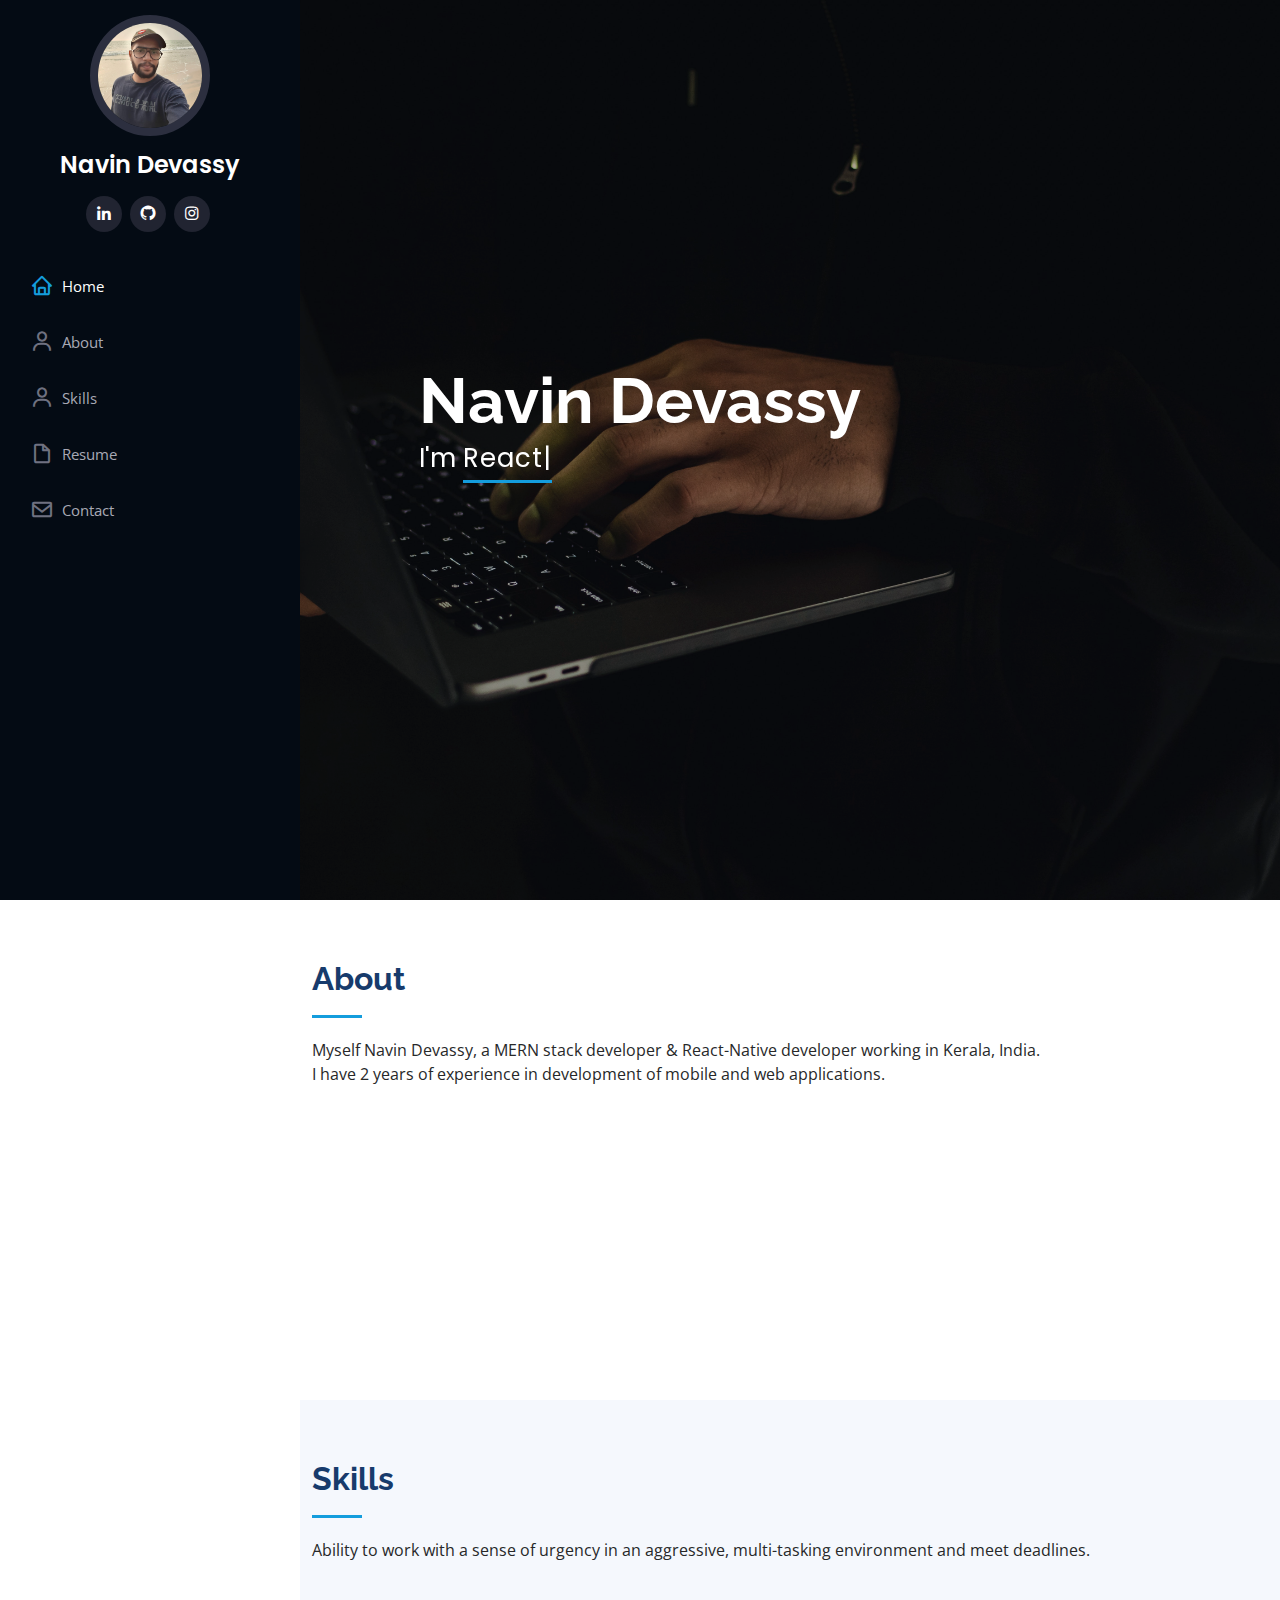
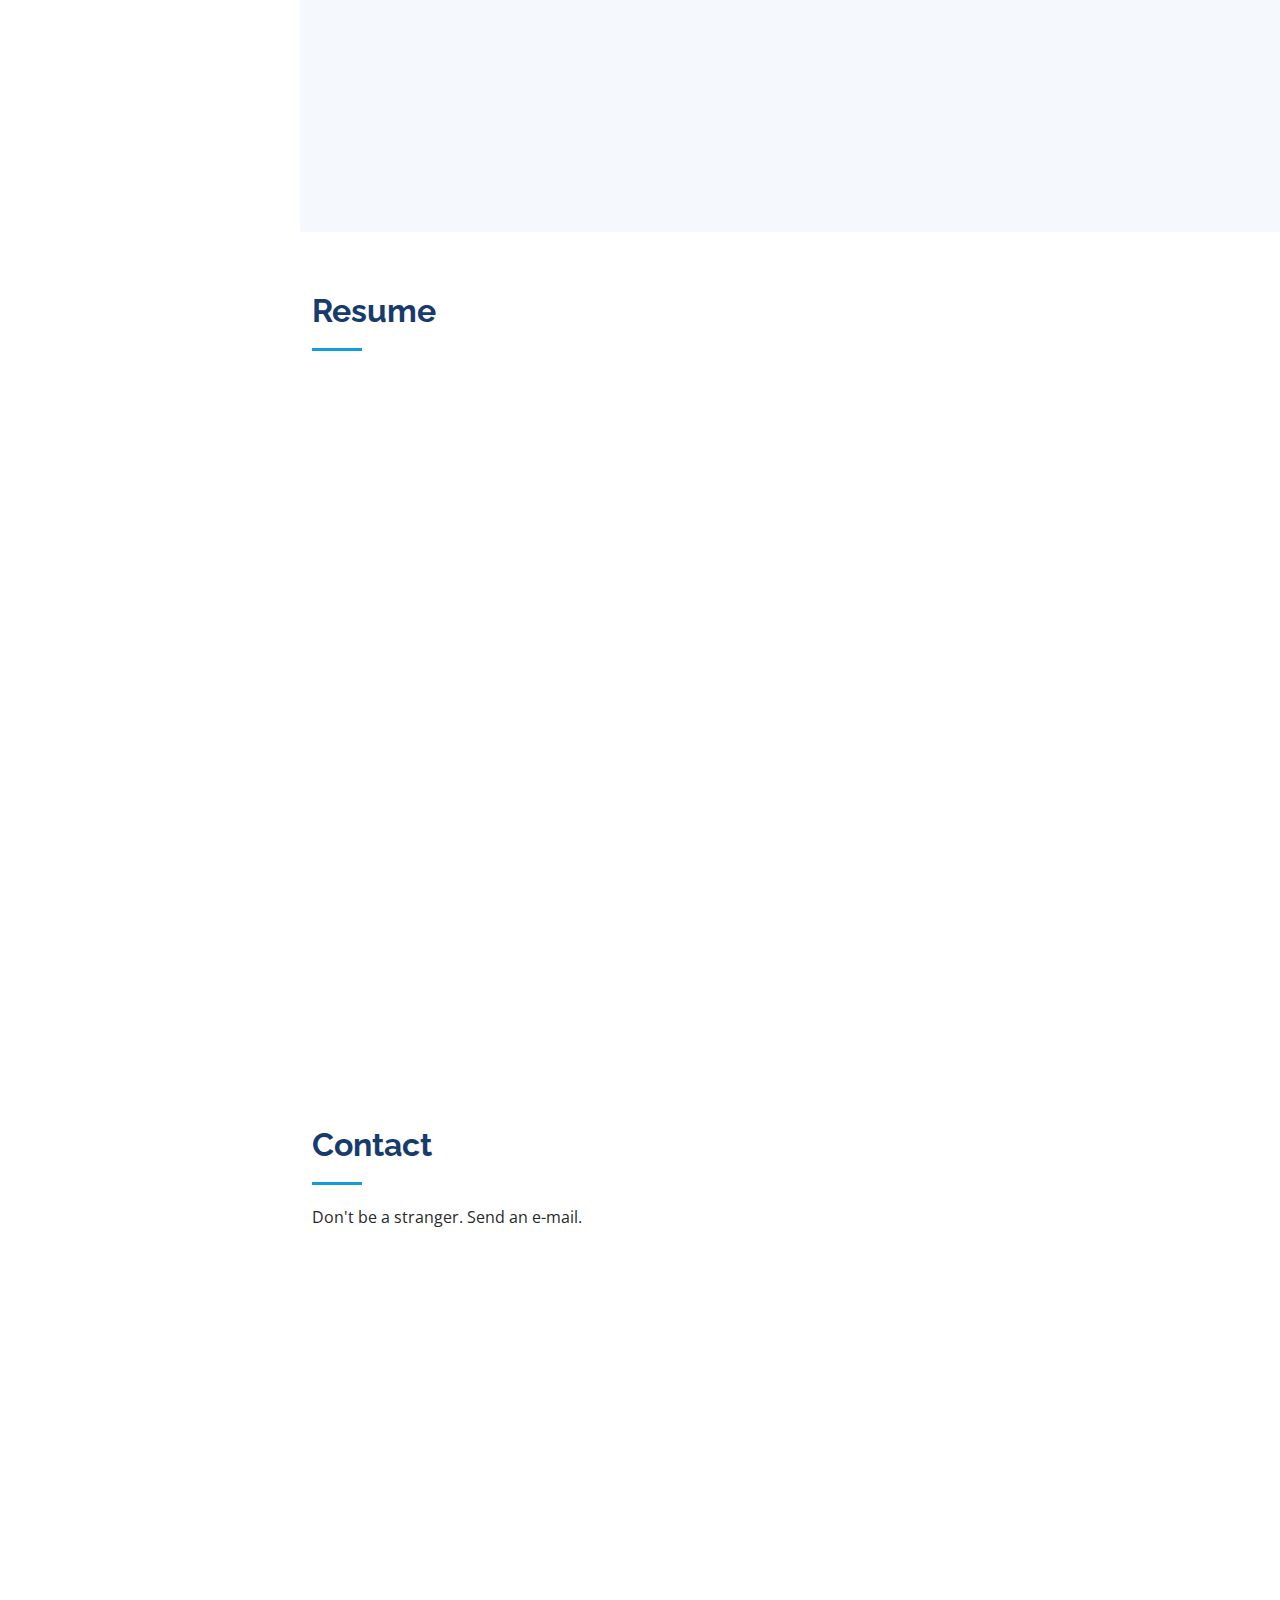
==== commit 722cce5e: "added description meta" ====
--- a/index.html
+++ b/index.html
@@ -6,7 +6,7 @@
   <meta content="width=device-width, initial-scale=1.0" name="viewport">
 
   <title>Navin - Portfolio</title>
-  <meta content="" name="description">
+  <meta content="Myself Navin Devassy, a MERN stack developer & React-Native developer working in Kerala, India." name="description">
   <meta content="" name="keywords">
 
   <!-- Favicons -->
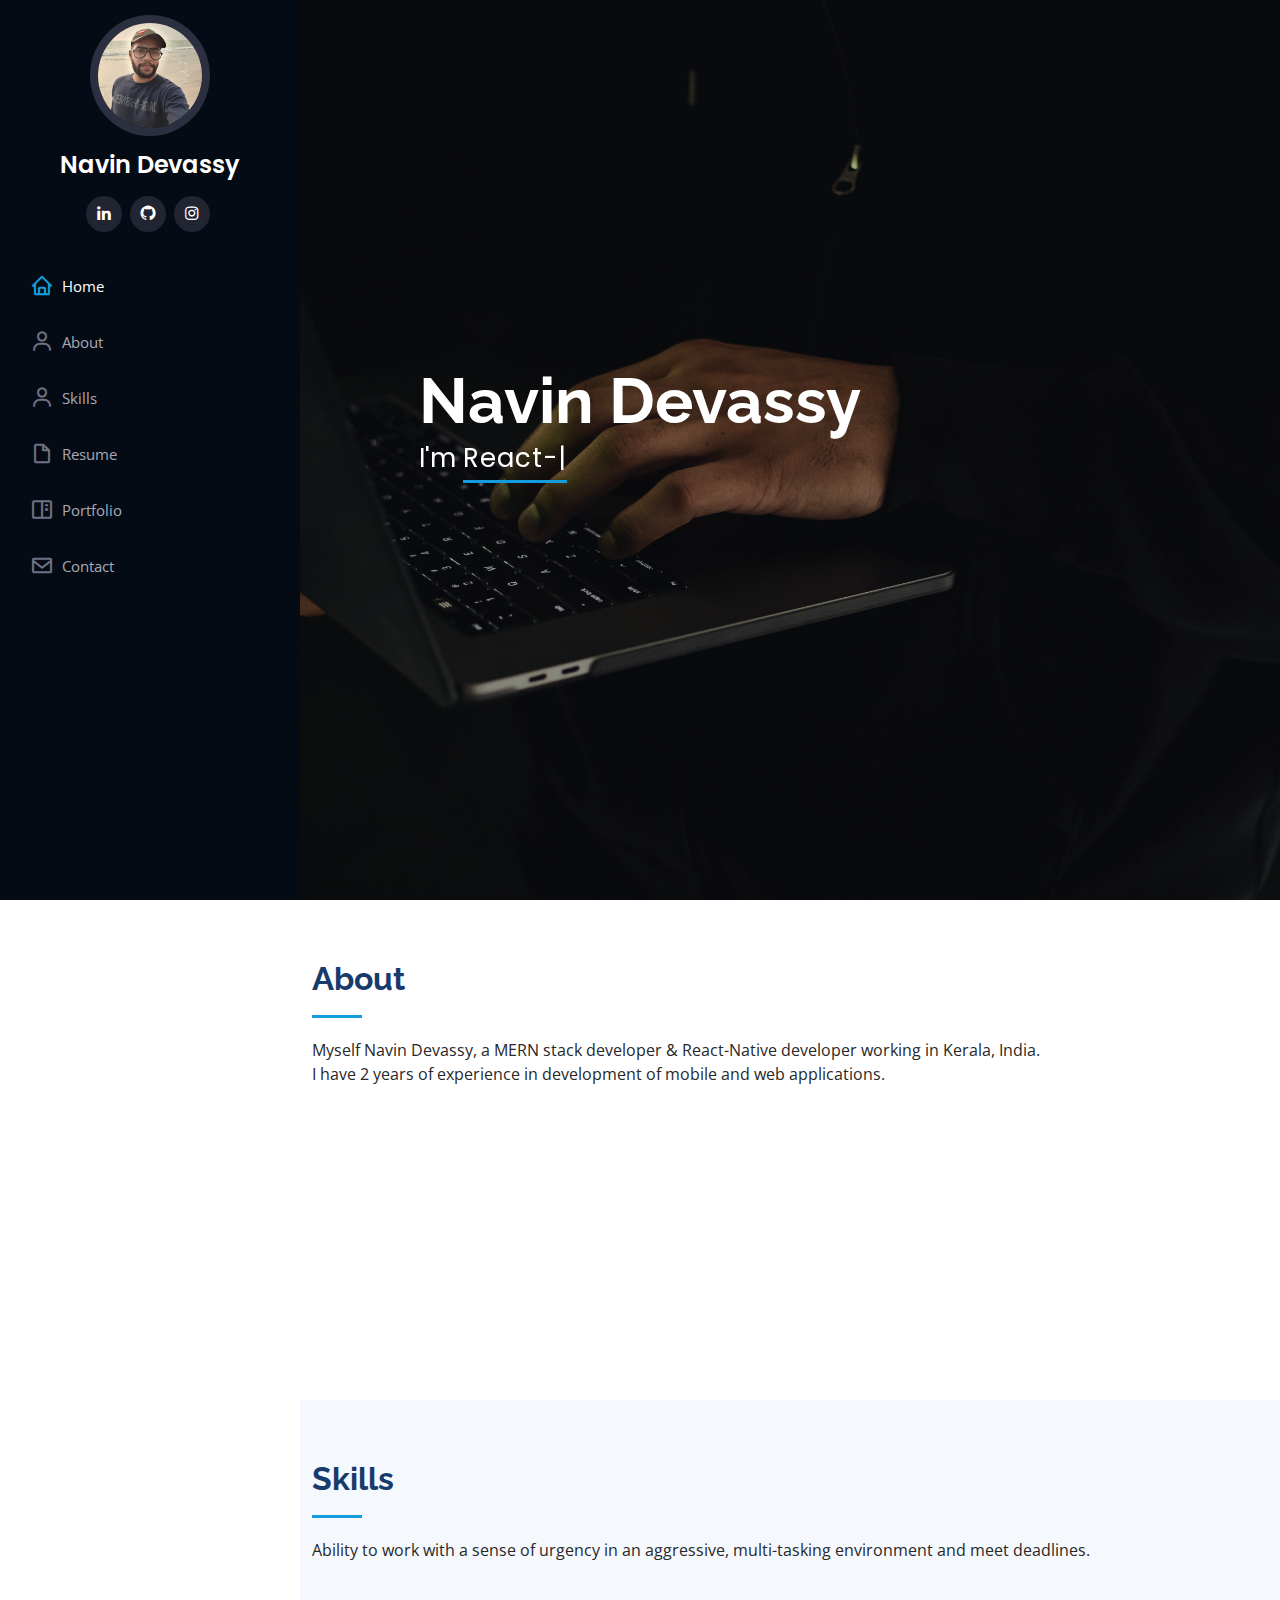
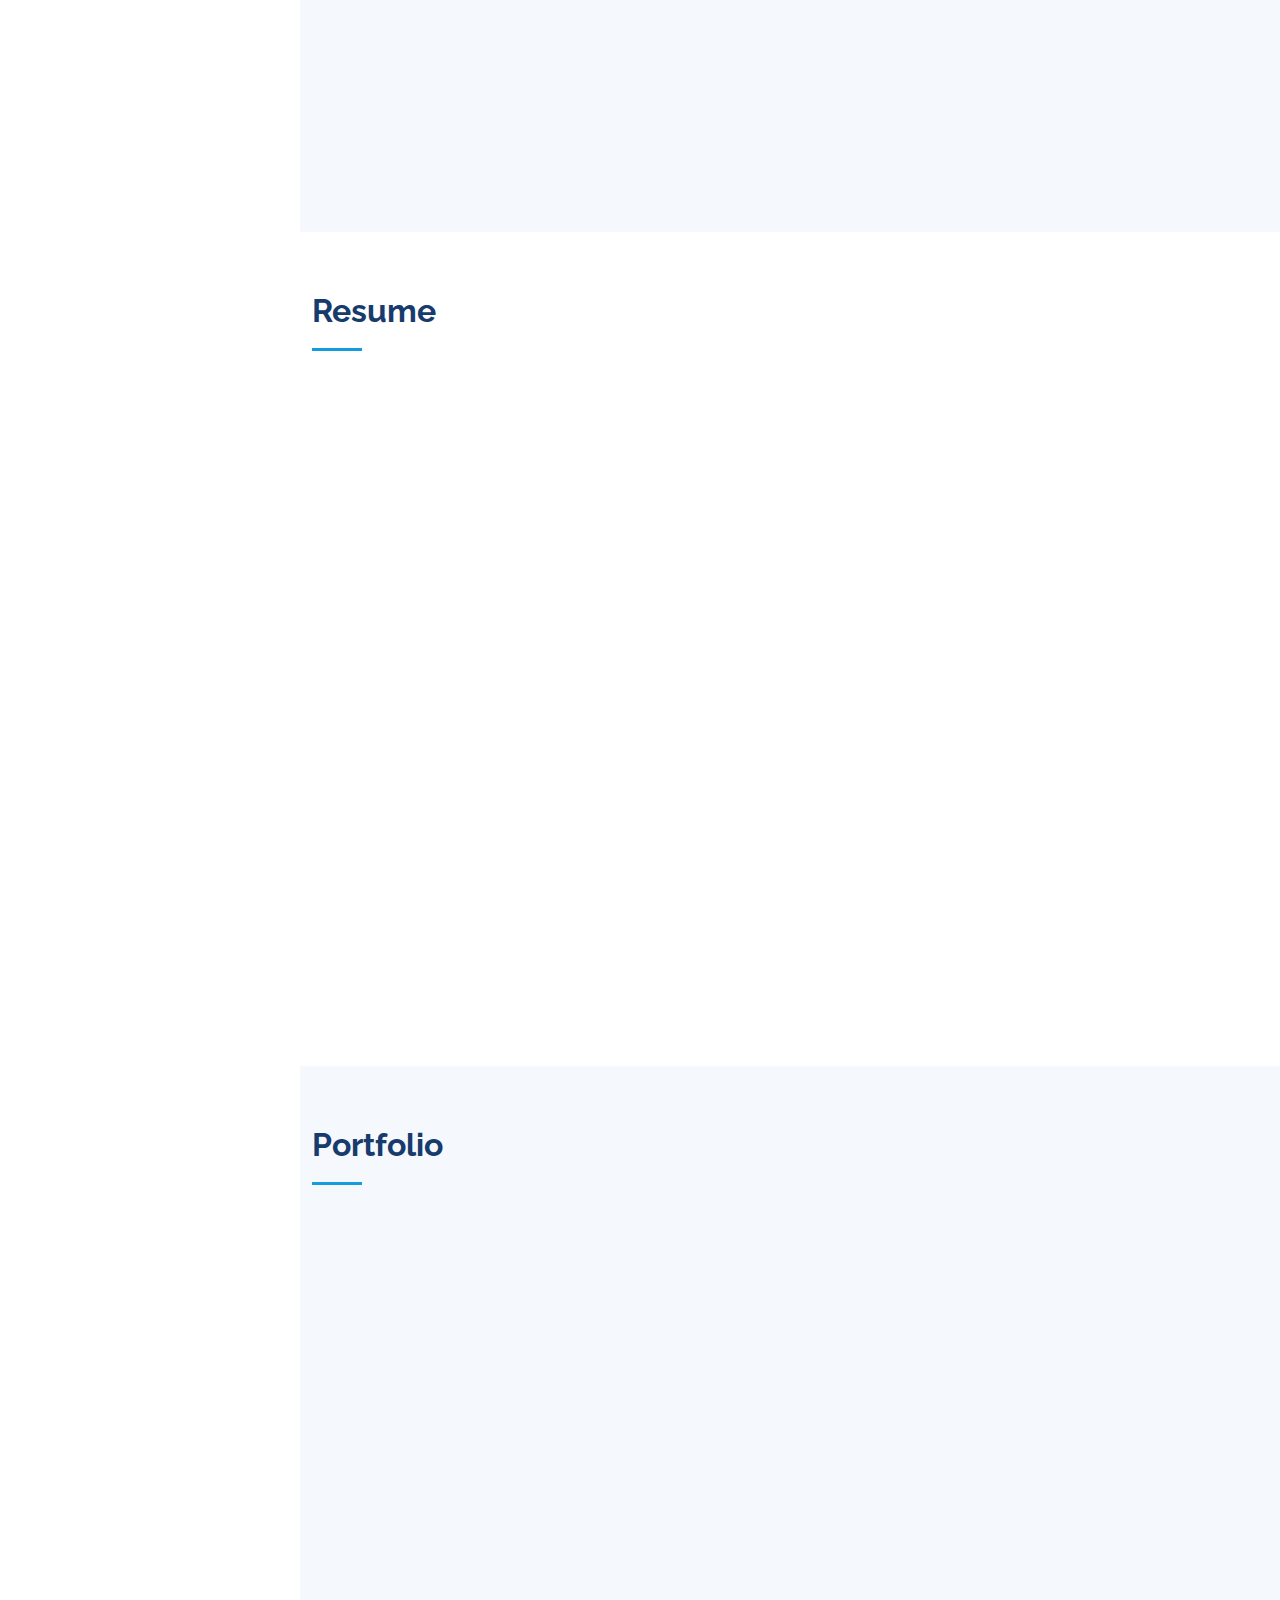
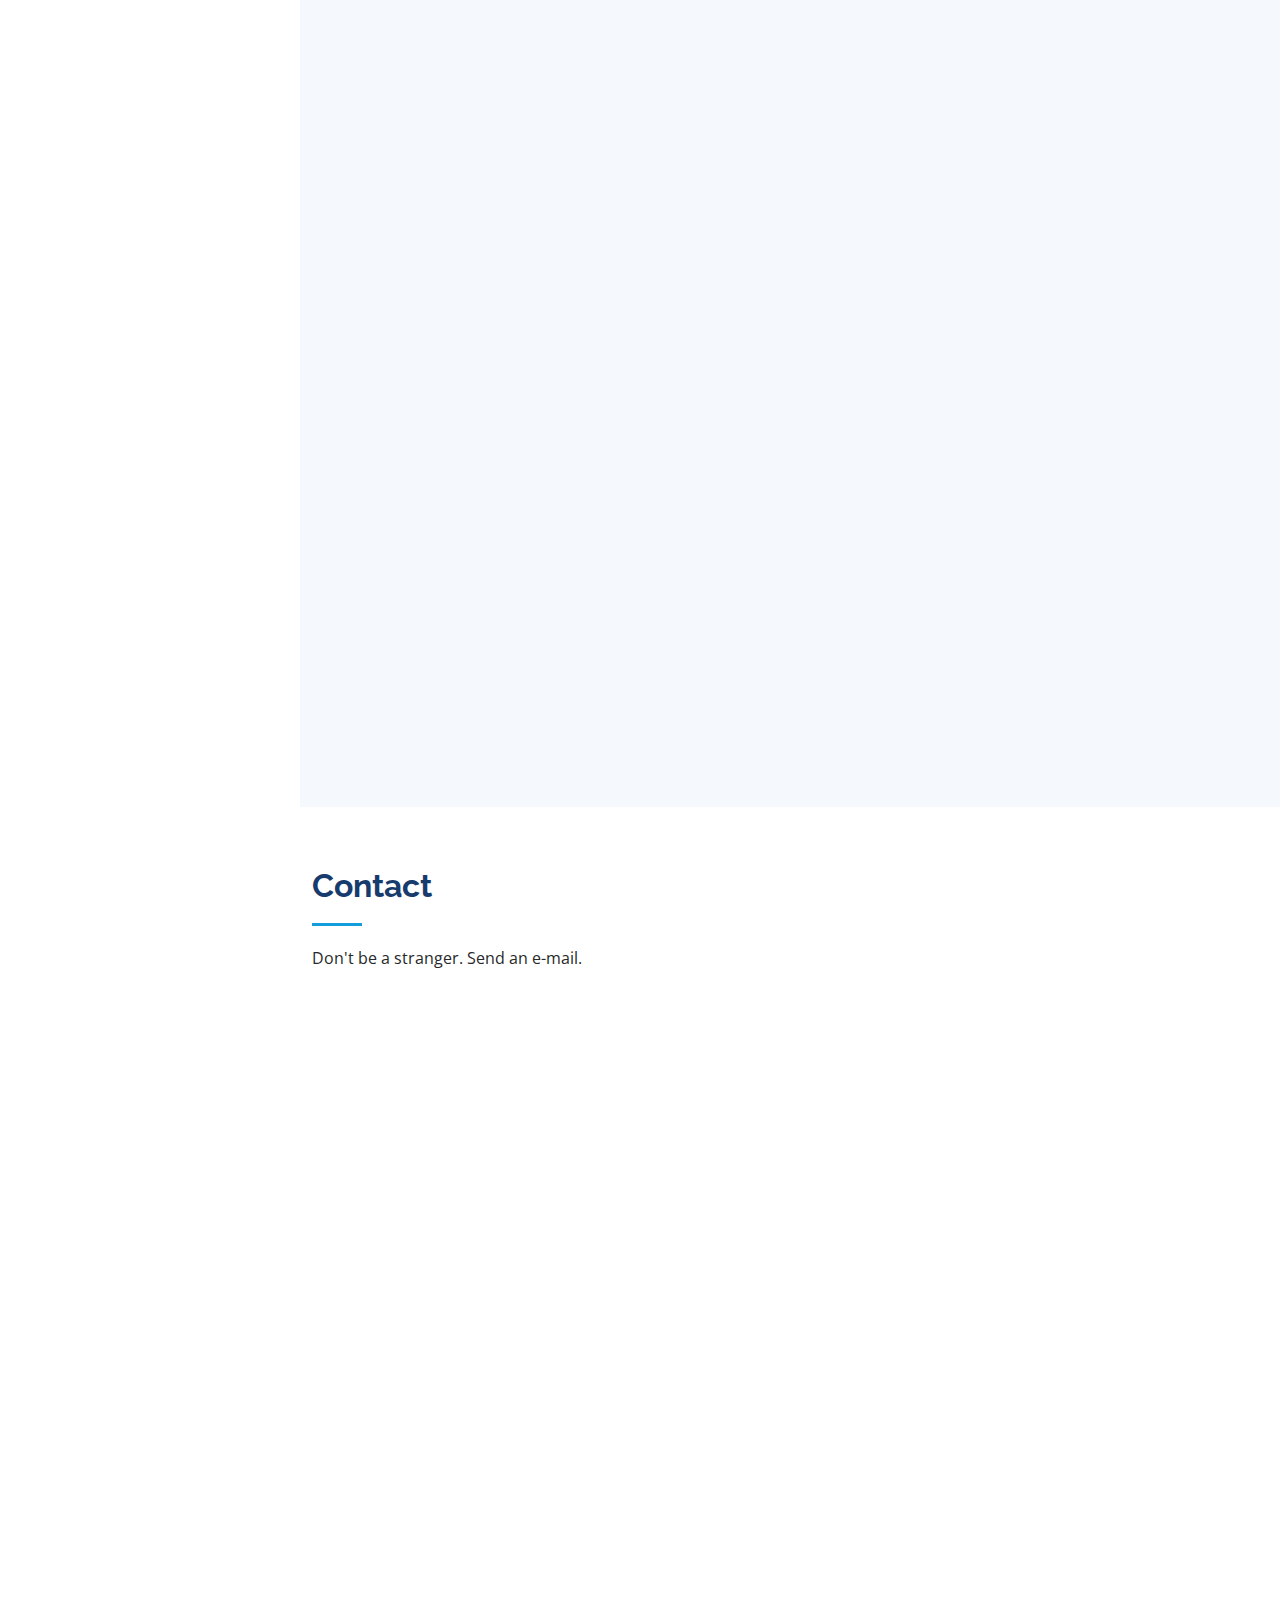
==== commit b48b0f62: "added portfolio" ====
--- a/index.html
+++ b/index.html
@@ -6,7 +6,8 @@
   <meta content="width=device-width, initial-scale=1.0" name="viewport">
 
   <title>Navin - Portfolio</title>
-  <meta content="Myself Navin Devassy, a MERN stack developer & React-Native developer working in Kerala, India." name="description">
+  <meta content="Myself Navin Devassy, a MERN stack developer & React-Native developer working in Kerala, India."
+    name="description">
   <meta content="" name="keywords">
 
   <!-- Favicons -->
@@ -14,7 +15,9 @@
   <link href="assets/img/apple-touch-icon.png" rel="apple-touch-icon">
 
   <!-- Google Fonts -->
-  <link href="https://fonts.googleapis.com/css?family=Open+Sans:300,300i,400,400i,600,600i,700,700i|Raleway:300,300i,400,400i,500,500i,600,600i,700,700i|Poppins:300,300i,400,400i,500,500i,600,600i,700,700i" rel="stylesheet">
+  <link
+    href="https://fonts.googleapis.com/css?family=Open+Sans:300,300i,400,400i,600,600i,700,700i|Raleway:300,300i,400,400i,500,500i,600,600i,700,700i|Poppins:300,300i,400,400i,500,500i,600,600i,700,700i"
+    rel="stylesheet">
 
   <!-- Vendor CSS Files -->
   <link href="assets/vendor/aos/aos.css" rel="stylesheet">
@@ -48,7 +51,8 @@
         <img src="assets/img/profile-img1.jpg" alt="" class="img-fluid rounded-circle bg-white">
         <h1 class="text-light"><a href="index.html">Navin Devassy</a></h1>
         <div class="social-links mt-3 text-center">
-          <a href="https://in.linkedin.com/in/navin-devassy-608811141" class="linkedin"><i class="bx bxl-linkedin"></i></a>
+          <a href="https://in.linkedin.com/in/navin-devassy-608811141" class="linkedin"><i
+              class="bx bxl-linkedin"></i></a>
           <a href="https://github.com/navi-d97" class="github"><i class="bx bxl-github"></i></a>
           <a href="https://www.instagram.com/naviii_.d/" class="instagram"><i class="bx bxl-instagram"></i></a>
         </div>
@@ -60,7 +64,8 @@
           <li><a href="#about" class="nav-link scrollto"><i class="bx bx-user"></i> <span>About</span></a></li>
           <li><a href="#skills" class="nav-link scrollto"><i class="bx bx-user"></i> <span>Skills</span></a></li>
           <li><a href="#resume" class="nav-link scrollto"><i class="bx bx-file-blank"></i> <span>Resume</span></a></li>
-          <!-- <li><a href="#portfolio" class="nav-link scrollto"><i class="bx bx-book-content"></i> <span>Portfolio</span></a></li> -->
+          <li><a href="#portfolio" class="nav-link scrollto"><i class="bx bx-book-content"></i>
+              <span>Portfolio</span></a></li>
           <!-- <li><a href="#services" class="nav-link scrollto"><i class="bx bx-server"></i> <span>Services</span></a></li> -->
           <li><a href="#contact" class="nav-link scrollto"><i class="bx bx-envelope"></i> <span>Contact</span></a></li>
         </ul>
@@ -72,7 +77,8 @@
   <section id="hero" class="d-flex flex-column justify-content-center align-items-center">
     <div class="hero-container" data-aos="fade-in">
       <h1>Navin Devassy</h1>
-      <p>I'm <span class="typed" data-typed-items="React-Native developer, React developer, Node Developer, MERN Developer"></span></p>
+      <p>I'm <span class="typed"
+          data-typed-items="React-Native Developer, React developer, Node Developer, MERN Developer"></span></p>
     </div>
   </section><!-- End Hero -->
 
@@ -86,18 +92,14 @@
           <h2>About</h2>
           <p>
             Myself Navin Devassy, a MERN stack developer & React-Native developer working in Kerala, India.
-            <br/>
+            <br />
             I have 2 years of experience in development of mobile and web applications.
           </p>
         </div>
 
         <div class="row">
           <div class="col-lg-4" data-aos="fade-right">
-            <img
-              src="assets/img/profile-img.png"
-              style="max-width: 60%; height: auto;"
-              alt=""
-            >
+            <img src="assets/img/profile-img.png" style="max-width: 60%; height: auto;" alt="">
           </div>
           <div class="col-lg-8 pt-4 pt-lg-0 content" data-aos="fade-left">
             <h3>React-Native Developer &amp; Web Developer.</h3>
@@ -149,21 +151,24 @@
             <div class="progress">
               <span class="skill">React JS <i class="val">100%</i></span>
               <div class="progress-bar-wrap">
-                <div class="progress-bar" role="progressbar" aria-valuenow="100" aria-valuemin="0" aria-valuemax="100"></div>
+                <div class="progress-bar" role="progressbar" aria-valuenow="100" aria-valuemin="0" aria-valuemax="100">
+                </div>
               </div>
             </div>
 
             <div class="progress">
               <span class="skill">Node JS <i class="val">100%</i></span>
               <div class="progress-bar-wrap">
-                <div class="progress-bar" role="progressbar" aria-valuenow="100" aria-valuemin="0" aria-valuemax="100"></div>
+                <div class="progress-bar" role="progressbar" aria-valuenow="100" aria-valuemin="0" aria-valuemax="100">
+                </div>
               </div>
             </div>
 
             <div class="progress">
               <span class="skill">JavaScript <i class="val">95%</i></span>
               <div class="progress-bar-wrap">
-                <div class="progress-bar" role="progressbar" aria-valuenow="95" aria-valuemin="0" aria-valuemax="100"></div>
+                <div class="progress-bar" role="progressbar" aria-valuenow="95" aria-valuemin="0" aria-valuemax="100">
+                </div>
               </div>
             </div>
 
@@ -174,21 +179,24 @@
             <div class="progress">
               <span class="skill">MongoDB <i class="val">100%</i></span>
               <div class="progress-bar-wrap">
-                <div class="progress-bar" role="progressbar" aria-valuenow="100" aria-valuemin="0" aria-valuemax="100"></div>
+                <div class="progress-bar" role="progressbar" aria-valuenow="100" aria-valuemin="0" aria-valuemax="100">
+                </div>
               </div>
             </div>
 
             <div class="progress">
               <span class="skill">Express JS <i class="val">90%</i></span>
               <div class="progress-bar-wrap">
-                <div class="progress-bar" role="progressbar" aria-valuenow="90" aria-valuemin="0" aria-valuemax="100"></div>
+                <div class="progress-bar" role="progressbar" aria-valuenow="90" aria-valuemin="0" aria-valuemax="100">
+                </div>
               </div>
             </div>
 
             <div class="progress">
               <span class="skill">React-Native <i class="val">90%</i></span>
               <div class="progress-bar-wrap">
-                <div class="progress-bar" role="progressbar" aria-valuenow="90" aria-valuemin="0" aria-valuemax="100"></div>
+                <div class="progress-bar" role="progressbar" aria-valuenow="90" aria-valuemin="0" aria-valuemax="100">
+                </div>
               </div>
             </div>
 
@@ -213,10 +221,10 @@
             <div class="resume-item pb-0">
               <h4>Navin Devassy</h4>
               <p><em>
-                2 years of experience in designing and developing web applications & hybrid applications
-                using technologies like React, React-Native, Node.js, MongoDB, expressJS, Redis,
-                JavaScript/JQuery, HTML, CSS
-              </em></p>
+                  2 years of experience in designing and developing web applications & hybrid applications
+                  using technologies like React, React-Native, Node.js, MongoDB, expressJS, Redis,
+                  JavaScript/JQuery, HTML, CSS
+                </em></p>
               <ul>
                 <li>Thrissur, Kerala, India</li>
                 <!-- <li>(+91) 9048 11 6297</li> -->
@@ -231,16 +239,13 @@
               <p><em>Federal Institute of Science And Technology (FISAT), Angamaly, Ernakulam Dt</em></p>
               <p>
                 FISAT is affiliated to Kerala Technological University (KTU)
-                and approved by All India Council for Technical Education (AICTE),  New Delhi.
+                and approved by All India Council for Technical Education (AICTE), New Delhi.
               </p>
-                <p>
-                  <a
-                    href="http://www.fisat.ac.in/"
-                    target="_blank"
-                  >
-                    www.fisat.ac.in
-                  </a>
-                </p>
+              <p>
+                <a href="http://www.fisat.ac.in/" target="_blank">
+                  www.fisat.ac.in
+                </a>
+              </p>
             </div>
           </div>
           <div class="col-lg-6" data-aos="fade-up" data-aos-delay="100">
@@ -250,10 +255,7 @@
               <h5>2019 - Present</h5>
               <p><em>Travancore Analytics, Cochin, India </em></p>
               <p>
-                <a
-                  href="https://www.travancoreanalytics.com/"
-                  target="_blank"
-                >
+                <a href="https://www.travancoreanalytics.com/" target="_blank">
                   www.travancoreanalytics.com
                 </a>
               </p>
@@ -265,7 +267,8 @@
                   Developed full-stack web applications which processed, analyzed, and rendered data visually.
                 </li>
                 <li>
-                  Collaborated with other members of the product development team and also able to support the team on their queries as well.
+                  Collaborated with other members of the product development team and also able to support the team on
+                  their queries as well.
                 </li>
                 <li>
                   Provided programming estimates, identified potential problems and recommended alternative solutions.
@@ -286,108 +289,280 @@
     <!-- End Resume Section -->
 
     <!-- ======= Portfolio Section ======= -->
-    <!-- <section id="portfolio" class="portfolio section-bg">
+    <section id="portfolio" class="portfolio section-bg">
       <div class="container">
 
         <div class="section-title">
           <h2>Portfolio</h2>
-          <p>Magnam dolores commodi suscipit. Necessitatibus eius consequatur ex aliquid fuga eum quidem. Sit sint consectetur velit. Quisquam quos quisquam cupiditate. Et nemo qui impedit suscipit alias ea. Quia fugiat sit in iste officiis commodi quidem hic quas.</p>
-        </div>
-
-        <div class="row" data-aos="fade-up">
-          <div class="col-lg-12 d-flex justify-content-center">
-            <ul id="portfolio-flters">
-              <li data-filter="*" class="filter-active">All</li>
-              <li data-filter=".filter-app">App</li>
-              <li data-filter=".filter-card">Card</li>
-              <li data-filter=".filter-web">Web</li>
-            </ul>
-          </div>
-        </div>
-
-        <div class="row portfolio-container" data-aos="fade-up" data-aos-delay="100">
-
-          <div class="col-lg-4 col-md-6 portfolio-item filter-app">
-            <div class="portfolio-wrap">
-              <img src="assets/img/portfolio/portfolio-1.jpg" class="img-fluid" alt="">
-              <div class="portfolio-links">
-                <a href="assets/img/portfolio/portfolio-1.jpg" data-gallery="portfolioGallery" class="portfolio-lightbox" title="App 1"><i class="bx bx-plus"></i></a>
-                <a href="portfolio-details.html" title="More Details"><i class="bx bx-link"></i></a>
-              </div>
-            </div>
-          </div>
-
-          <div class="col-lg-4 col-md-6 portfolio-item filter-web">
-            <div class="portfolio-wrap">
-              <img src="assets/img/portfolio/portfolio-2.jpg" class="img-fluid" alt="">
-              <div class="portfolio-links">
-                <a href="assets/img/portfolio/portfolio-2.jpg" data-gallery="portfolioGallery" class="portfolio-lightbox" title="Web 3"><i class="bx bx-plus"></i></a>
-                <a href="portfolio-details.html" title="More Details"><i class="bx bx-link"></i></a>
-              </div>
-            </div>
-          </div>
-
-          <div class="col-lg-4 col-md-6 portfolio-item filter-app">
-            <div class="portfolio-wrap">
-              <img src="assets/img/portfolio/portfolio-3.jpg" class="img-fluid" alt="">
-              <div class="portfolio-links">
-                <a href="assets/img/portfolio/portfolio-3.jpg" data-gallery="portfolioGallery" class="portfolio-lightbox" title="App 2"><i class="bx bx-plus"></i></a>
-                <a href="portfolio-details.html" title="More Details"><i class="bx bx-link"></i></a>
-              </div>
-            </div>
-          </div>
-
-          <div class="col-lg-4 col-md-6 portfolio-item filter-card">
-            <div class="portfolio-wrap">
-              <img src="assets/img/portfolio/portfolio-4.jpg" class="img-fluid" alt="">
-              <div class="portfolio-links">
-                <a href="assets/img/portfolio/portfolio-4.jpg" data-gallery="portfolioGallery" class="portfolio-lightbox" title="Card 2"><i class="bx bx-plus"></i></a>
-                <a href="portfolio-details.html" title="More Details"><i class="bx bx-link"></i></a>
-              </div>
-            </div>
-          </div>
-
-          <div class="col-lg-4 col-md-6 portfolio-item filter-web">
-            <div class="portfolio-wrap">
-              <img src="assets/img/portfolio/portfolio-5.jpg" class="img-fluid" alt="">
-              <div class="portfolio-links">
-                <a href="assets/img/portfolio/portfolio-5.jpg" data-gallery="portfolioGallery" class="portfolio-lightbox" title="Web 2"><i class="bx bx-plus"></i></a>
-                <a href="portfolio-details.html" title="More Details"><i class="bx bx-link"></i></a>
-              </div>
-            </div>
-          </div>
-
-          <div class="col-lg-4 col-md-6 portfolio-item filter-app">
-            <div class="portfolio-wrap">
-              <img src="assets/img/portfolio/portfolio-6.jpg" class="img-fluid" alt="">
-              <div class="portfolio-links">
-                <a href="assets/img/portfolio/portfolio-6.jpg" data-gallery="portfolioGallery" class="portfolio-lightbox" title="App 3"><i class="bx bx-plus"></i></a>
-                <a href="portfolio-details.html" title="More Details"><i class="bx bx-link"></i></a>
-              </div>
-            </div>
-          </div>
-
-          <div class="col-lg-4 col-md-6 portfolio-item filter-card">
-            <div class="portfolio-wrap">
-              <img src="assets/img/portfolio/portfolio-7.jpg" class="img-fluid" alt="">
-              <div class="portfolio-links">
-                <a href="assets/img/portfolio/portfolio-7.jpg" data-gallery="portfolioGallery" class="portfolio-lightbox" title="Card 1"><i class="bx bx-plus"></i></a>
-                <a href="portfolio-details.html" title="More Details"><i class="bx bx-link"></i></a>
-              </div>
-            </div>
-          </div>
-
-          <div class="col-lg-4 col-md-6 portfolio-item filter-card">
-            <div class="portfolio-wrap">
-              <img src="assets/img/portfolio/portfolio-8.jpg" class="img-fluid" alt="">
-              <div class="portfolio-links">
-                <a href="assets/img/portfolio/portfolio-8.jpg" data-gallery="portfolioGallery" class="portfolio-lightbox" title="Card 3"><i class="bx bx-plus"></i></a>
-                <a href="portfolio-details.html" title="More Details"><i class="bx bx-link"></i></a>
-              </div>
-            </div>
-          </div>
-
-          <div class="col-lg-4 col-md-6 portfolio-item filter-web">
+          <!-- <p>Magnam dolores commodi suscipit. Necessitatibus eius consequatur ex aliquid fuga eum quidem. Sit sint
+            consectetur velit. Quisquam quos quisquam cupiditate. Et nemo qui impedit suscipit alias ea. Quia fugiat sit
+            in iste officiis commodi quidem hic quas.</p> -->
+        </div>
+
+        <div class="row portfolio-container ml-2" data-aos="fade-up" data-aos-delay="100">
+
+          <div class="col-lg-4 col-md-6 portfolio-item">
+            <div class="portfolio-wrap shadow p-3 mb-5 bg-white rounded">
+              <div style="
+                  color: rgb(61, 58, 58);
+                  width: 100%;
+                  ">
+                <div style="
+                    font-size: large;
+                    font-weight: bold;
+                    text-align: center;
+                    padding-top: 5px;
+                    color: #124e6e;
+                    ">
+                  360 & 180 video streaming application
+                </div>
+                <div style="
+                    font-size: small;
+                    font-weight: normal;
+                    text-align:justify;
+                    " class="m-3">
+                  A Mobile application to list and view live sports events in spherical 360 mode and 180 panoramic mode.
+                  There is also option to replay previous events.
+                  Application is developed using React-native.
+                  The application has features to add events to favourite list,
+                  share the events via social media etc.
+                  <div style="
+                        font-weight: bold;
+                      " class="mt-2">
+                    Tech Stack
+                  </div>
+                  <ul>
+                    <li>
+                      React-Native
+                    </li>
+                    <li>
+                      iOS(Objective-C)
+                    </li>
+                    <li>
+                      Android
+                    </li>
+                    <li>
+                      Firebase
+                    </li>
+                  </ul>
+                </div>
+              </div>
+            </div>
+          </div>
+
+
+          <div class="col-lg-4 col-md-6 portfolio-item">
+            <div class="portfolio-wrap shadow p-3 mb-5 bg-white rounded">
+              <div style="
+                  color: rgb(61, 58, 58);
+                  width: 100%;
+                  ">
+                <div style="
+                    font-size: large;
+                    font-weight: bold;
+                    text-align: center;
+                    padding-top: 5px;
+                    color: #124e6e;
+                    ">
+                  IoT portal for contractors
+                </div>
+                <div style="
+                    font-size: small;
+                    font-weight: normal;
+                    text-align:justify;
+                    " class="m-3">
+                  A web portal for contractors - revolutionizing the way field installations are managed
+                  by contractors. This system helps detect operational issues with HVAC systems, avoiding major
+                  inconvenience and replacement expenses to home and business owners.
+                  <div style="
+                        font-weight: bold;
+                      " class="mt-2">
+                    Tech Stack
+                  </div>
+                  <ul>
+                    <li>
+                      React
+                    </li>
+                    <li>
+                      NodeJS
+                    </li>
+                    <li>
+                      ExpressJS
+                    </li>
+                    <li>
+                      MongoDB
+                    </li>
+                    <li>
+                      Redis
+                    </li>
+                  </ul>
+                </div>
+              </div>
+            </div>
+          </div>
+
+          <div class="col-lg-4 col-md-6 portfolio-item">
+            <div class="portfolio-wrap shadow p-3 mb-5 bg-white rounded">
+              <div style="
+                  color: rgb(61, 58, 58);
+                  width: 100%;
+                  ">
+                <div style="
+                    font-size: large;
+                    font-weight: bold;
+                    text-align: center;
+                    padding-top: 5px;
+                    color: #124e6e;
+                    ">
+                  Appointment scheduling application for stylists.
+                </div>
+                <div style="
+                    font-size: small;
+                    font-weight: normal;
+                    text-align:justify;
+                    " class="m-3">
+                  Independent contractors such as nail and hair stylists working in the personal care services need
+                  to rent/lease physical space or contract with a salon to allow them to connect with clients, book
+                  appointments and manage payments. This application is a platform for these care service
+                  professionals to register, bring their clients onto, advertise their services and manage client
+                  service requests including booking appointments.
+
+                  <div style="
+                        font-weight: bold;
+                      " class="mt-2">
+                    Tech Stack
+                  </div>
+                  <ul>
+                    <li>
+                      React-Native
+                    </li>
+                    <li>
+                      Firebase
+                    </li>
+                  </ul>
+
+                </div>
+              </div>
+            </div>
+          </div>
+
+          <div class="col-lg-4 col-md-6 portfolio-item">
+            <div class="portfolio-wrap shadow p-3 mb-5 bg-white rounded">
+              <div style="
+                  color: rgb(61, 58, 58);
+                  width: 100%;
+                  ">
+                <div style="
+                    font-size: large;
+                    font-weight: bold;
+                    text-align: center;
+                    padding-top: 5px;
+                    color: #124e6e;
+                    ">
+                  Application to log temperature data
+                </div>
+                <div style="
+                    font-size: small;
+                    font-weight: normal;
+                    text-align:justify;
+                    " class="m-3">
+                  The COVID-19 pandemic situation warrants monitoring and recording body temperatures of
+                  members of organizations before entering the institutions' premises. This applies to schools,
+                  universities, companies, etc. It needs to be done for residents of healthcare institutions as well on
+                  a regular basis. This mobile application helps to log temperature data of various people using a
+                  mobile.
+                  <br />
+                  Application follows multitenant architecture.
+                  Temperature values from thermometers can be scanned using the application and those will be logged in
+                  the database.
+                  <div style="
+                        font-weight: bold;
+                      " class="mt-2">
+                    Tech Stack
+                  </div>
+                  <ul>
+                    <li>
+                      React-Native
+                    </li>
+                    <li>
+                      React
+                    </li>
+                    <li>
+                      NodeJS
+                    </li>
+                    <li>
+                      ExpressJS
+                    </li>
+                    <li>
+                      MongoDB
+                    </li>
+                    <li>
+                      Firebase ML-Kit
+                    </li>
+                  </ul>
+
+                </div>
+              </div>
+            </div>
+          </div>
+
+          <div class="col-lg-4 col-md-6 portfolio-item">
+            <div class="portfolio-wrap shadow p-3 mb-5 bg-white rounded">
+              <div style="
+                  color: rgb(61, 58, 58);
+                  width: 100%;
+                  ">
+                <div style="
+                    font-size: large;
+                    font-weight: bold;
+                    text-align: center;
+                    padding-top: 5px;
+                    color: #124e6e;
+                    ">
+                  Data management tool for hospitals
+                </div>
+                <div style="
+                    font-size: small;
+                    font-weight: normal;
+                    text-align:justify;
+                    " class="m-3">
+                  A web based data management tool that aids hospital
+                  management to keep track of their inmates records.
+                  This web application collects data of hospital faculties
+                  as well as patients admitted along with their clinical data
+                  like symptoms, lab reports, vitals, etc.
+                  The data entered will be updated real-time just like the google-sheets.
+                  The detailed report of an inmate can be generated using the application.
+                  Application follows multitenant architecture.
+                  <div style="
+                        font-weight: bold;
+                      " class="mt-2">
+                    Tech Stack
+                  </div>
+                  <ul>
+                    <li>
+                      React
+                    </li>
+                    <li>
+                      NodeJS
+                    </li>
+                    <li>
+                      ExpressJS
+                    </li>
+                    <li>
+                      MongoDB
+                    </li>
+                    <li>
+                      Socket.io
+                    </li>
+                  </ul>
+
+                </div>
+              </div>
+            </div>
+          </div>
+
+          <!-- <div class="col-lg-4 col-md-6 portfolio-item">
             <div class="portfolio-wrap">
               <img src="assets/img/portfolio/portfolio-9.jpg" class="img-fluid" alt="">
               <div class="portfolio-links">
@@ -395,12 +570,12 @@
                 <a href="portfolio-details.html" title="More Details"><i class="bx bx-link"></i></a>
               </div>
             </div>
-          </div>
-
-        </div>
-
-      </div>
-    </section> -->
+          </div> -->
+
+        </div>
+
+      </div>
+    </section>
     <!-- End Portfolio Section -->
 
     <!-- ======= Services Section ======= -->
@@ -569,10 +744,7 @@
 
               <iframe
                 src="https://www.google.com/maps/embed?pb=!1m18!1m12!1m3!1d2508.849744047058!2d76.33364057994478!3d10.305559812115574!2m3!1f0!2f0!3f0!3m2!1i1024!2i768!4f13.1!3m3!1m2!1s0x3b080269866481a9%3A0x6b5ec1dc50c0402d!2sChalakudy%2C%20Kerala!5e0!3m2!1sen!2sin!4v1620566027332!5m2!1sen!2sin"
-                frameborder="0"
-                style="border:0; width: 100%; height: 290px;"
-                allowfullscreen
-              >
+                frameborder="0" style="border:0; width: 100%; height: 290px;" allowfullscreen>
               </iframe>
             </div>
 
@@ -631,7 +803,8 @@
     </div>
   </footer><!-- End  Footer -->
 
-  <a href="#" class="back-to-top d-flex align-items-center justify-content-center"><i class="bi bi-arrow-up-short"></i></a>
+  <a href="#" class="back-to-top d-flex align-items-center justify-content-center"><i
+      class="bi bi-arrow-up-short"></i></a>
 
   <!-- Vendor JS Files -->
   <script src="assets/vendor/aos/aos.js"></script>
@@ -649,4 +822,4 @@
 
 </body>
 
-</html>
+</html>--- a/assets/css/style.css
+++ b/assets/css/style.css
@@ -541,6 +541,10 @@
   position: relative;
   overflow: hidden;
   z-index: 1;
+  border-radius: 20px;
+  background-color: white;
+  /* border: 2px solid #124e6e; */
+  padding: 5px;
 }
 
 .portfolio .portfolio-wrap::before {
@@ -568,20 +572,20 @@
   justify-content: center;
 }
 
-.portfolio .portfolio-wrap .portfolio-links a {
+.portfolio .portfolio-wrap .portfolio-links div {
   color: #fff;
   font-size: 28px;
   text-align: center;
   background: rgba(20, 157, 221, 0.75);
   transition: 0.3s;
-  width: 50%;
-}
-
-.portfolio .portfolio-wrap .portfolio-links a:hover {
+  width: 100%;
+}
+
+.portfolio .portfolio-wrap .portfolio-links div:hover {
   background: rgba(20, 157, 221, 0.95);
 }
 
-.portfolio .portfolio-wrap .portfolio-links a + a {
+.portfolio .portfolio-wrap .portfolio-links div + div {
   border-left: 1px solid #37b3ed;
 }
 
@@ -590,7 +594,7 @@
   left: 0;
   right: 0;
   bottom: 0;
-  opacity: 1;
+  /* opacity: 1; */
 }
 
 .portfolio .portfolio-wrap:hover .portfolio-links {
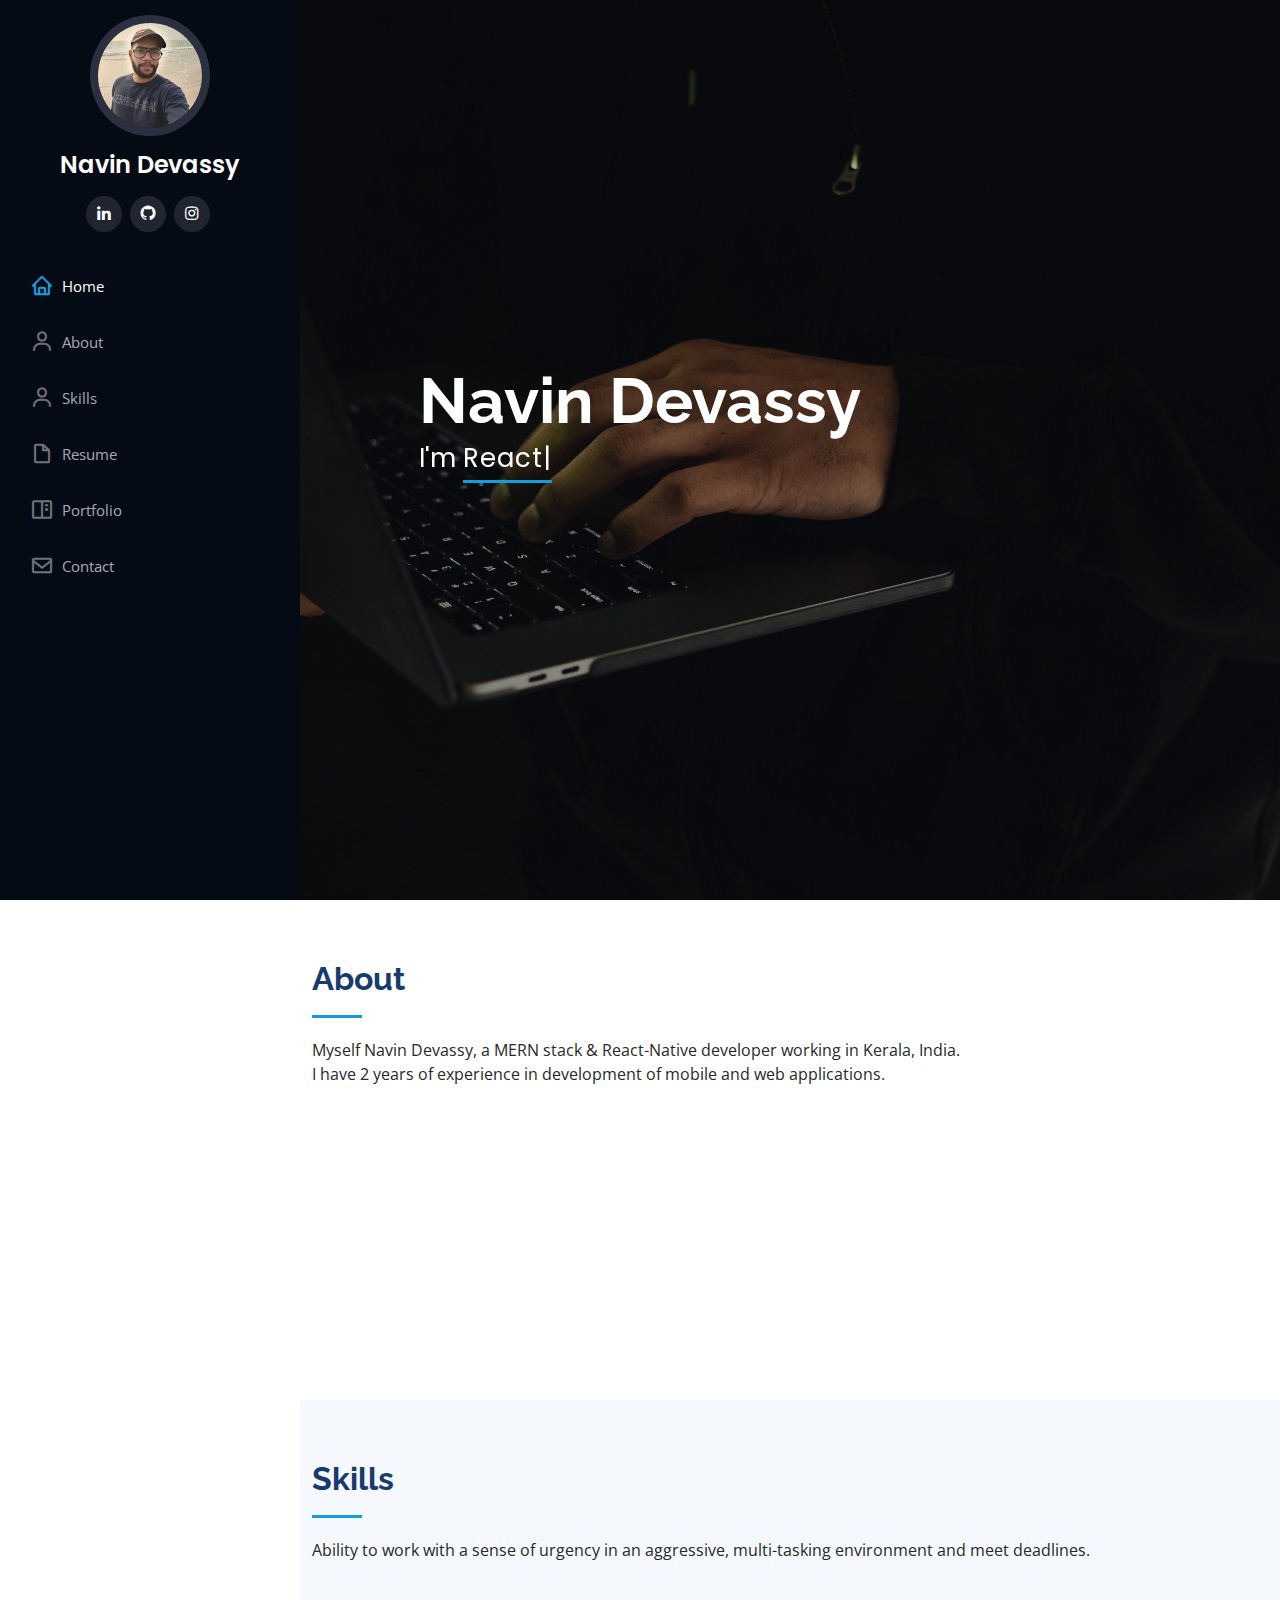
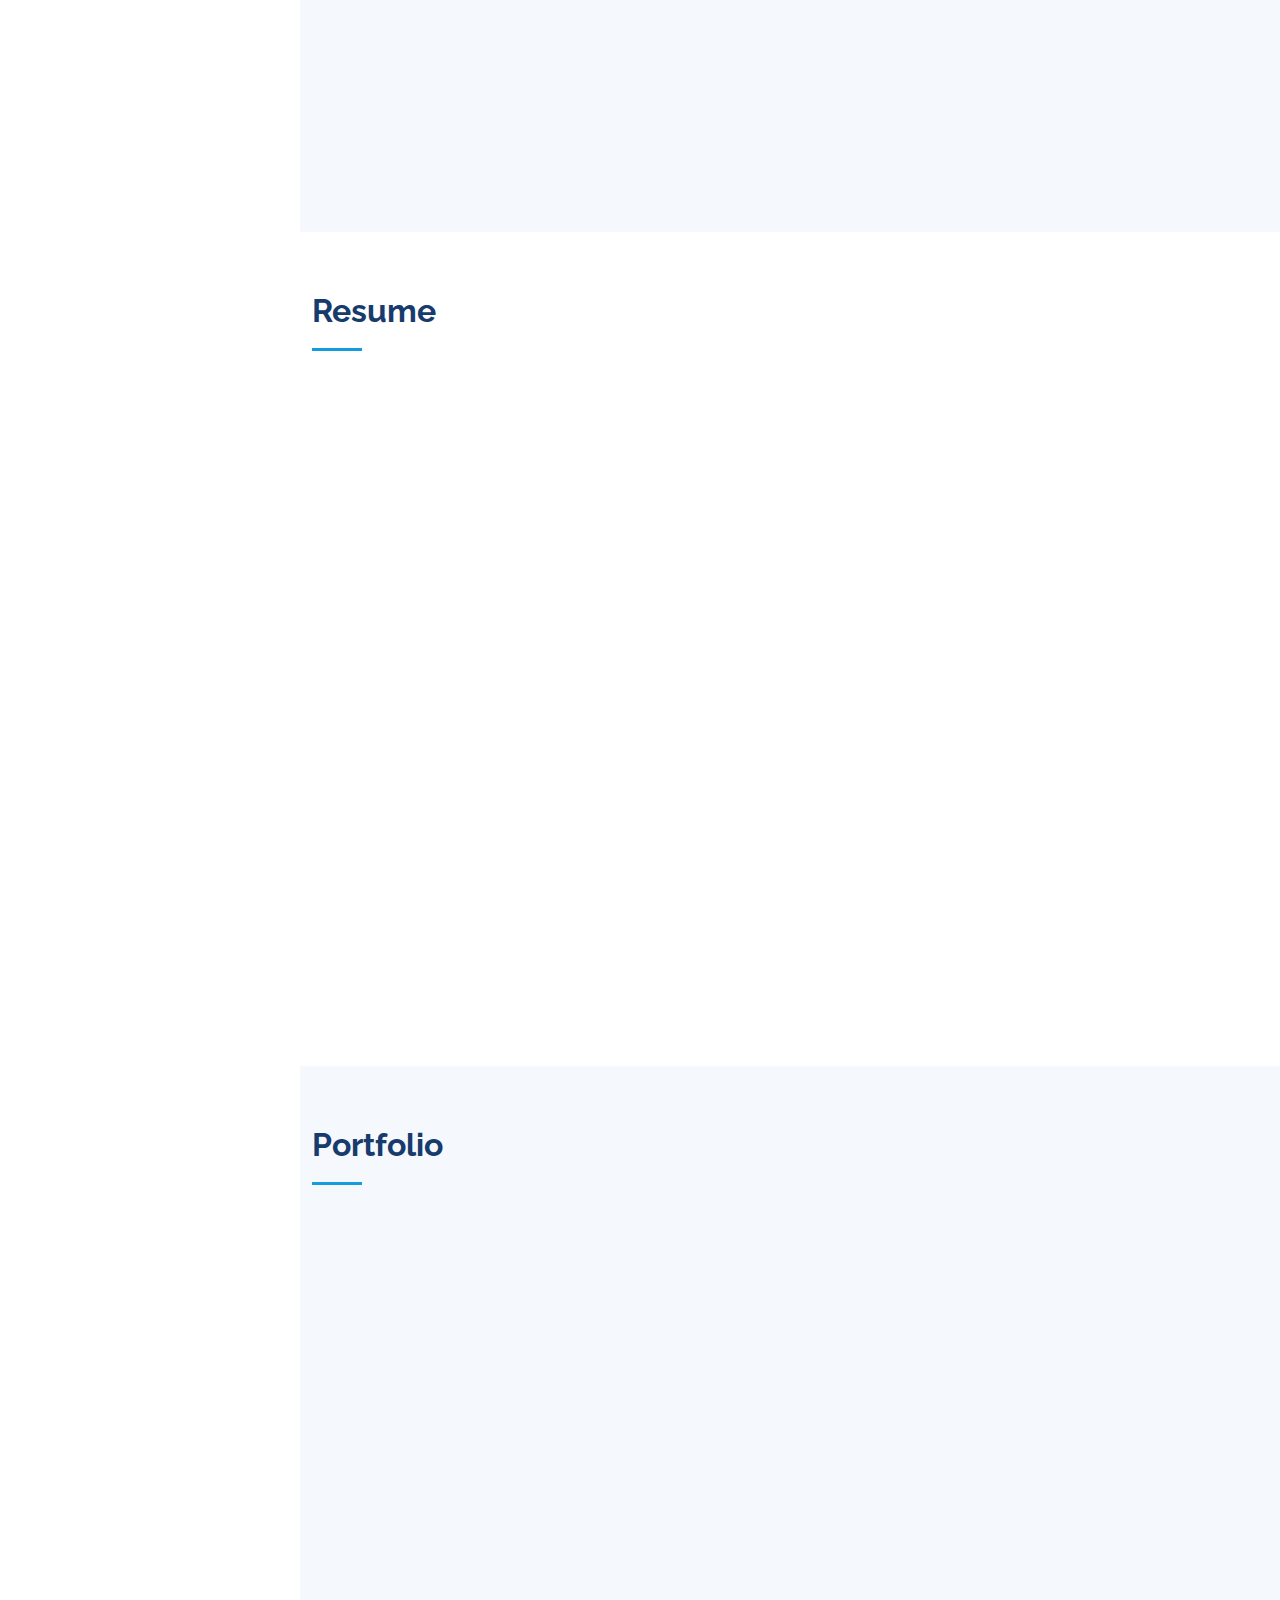
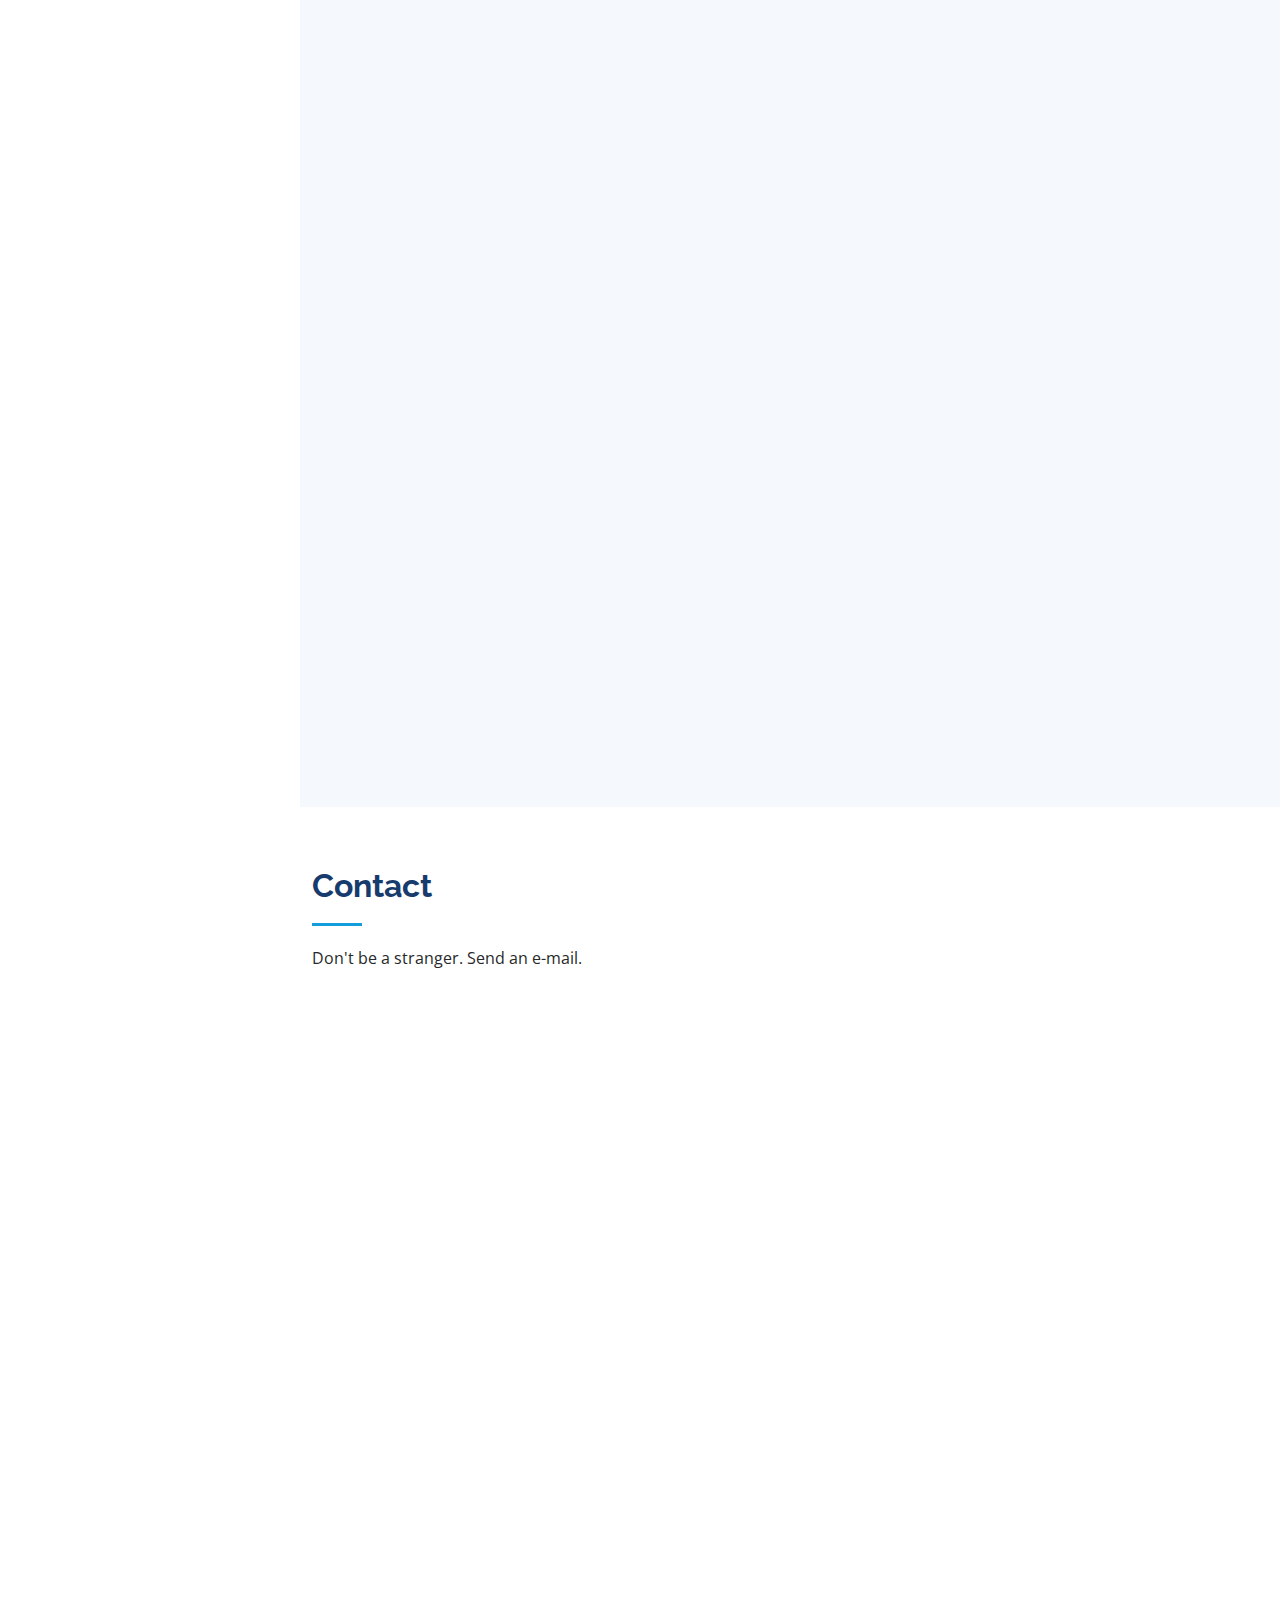
==== commit 62bb258a: "grammer correction" ====
--- a/index.html
+++ b/index.html
@@ -6,7 +6,7 @@
   <meta content="width=device-width, initial-scale=1.0" name="viewport">
 
   <title>Navin - Portfolio</title>
-  <meta content="Myself Navin Devassy, a MERN stack developer & React-Native developer working in Kerala, India."
+  <meta content="Myself Navin Devassy, a Software Engineer working in Kerala, India."
     name="description">
   <meta content="" name="keywords">
 
@@ -91,7 +91,7 @@
         <div class="section-title">
           <h2>About</h2>
           <p>
-            Myself Navin Devassy, a MERN stack developer & React-Native developer working in Kerala, India.
+            Myself Navin Devassy, a MERN stack & React-Native developer working in Kerala, India.
             <br />
             I have 2 years of experience in development of mobile and web applications.
           </p>
@@ -324,7 +324,7 @@
                   A Mobile application to list and view live sports events in spherical 360 mode and 180 panoramic mode.
                   There is also option to replay previous events.
                   Application is developed using React-native.
-                  The application has features to add events to favourite list,
+                  The application also has features like add events to favourite list,
                   share the events via social media etc.
                   <div style="
                         font-weight: bold;
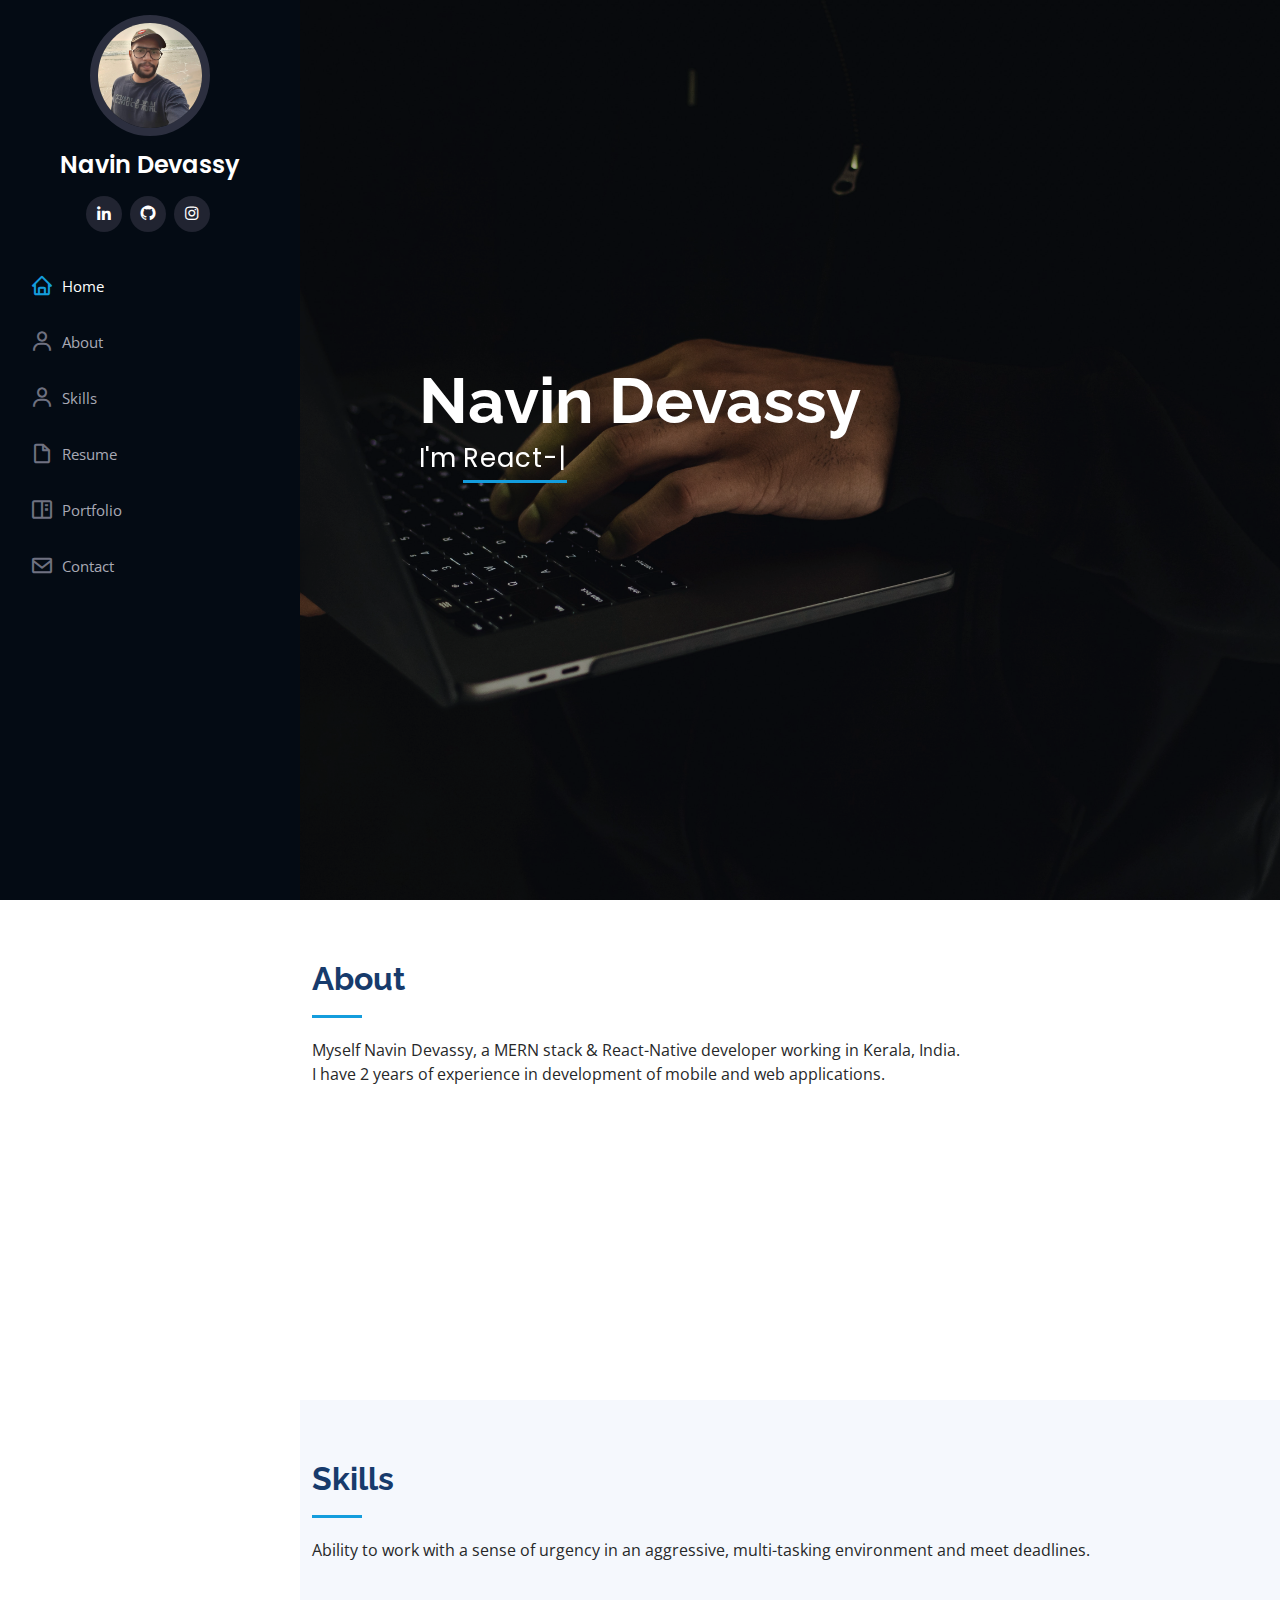
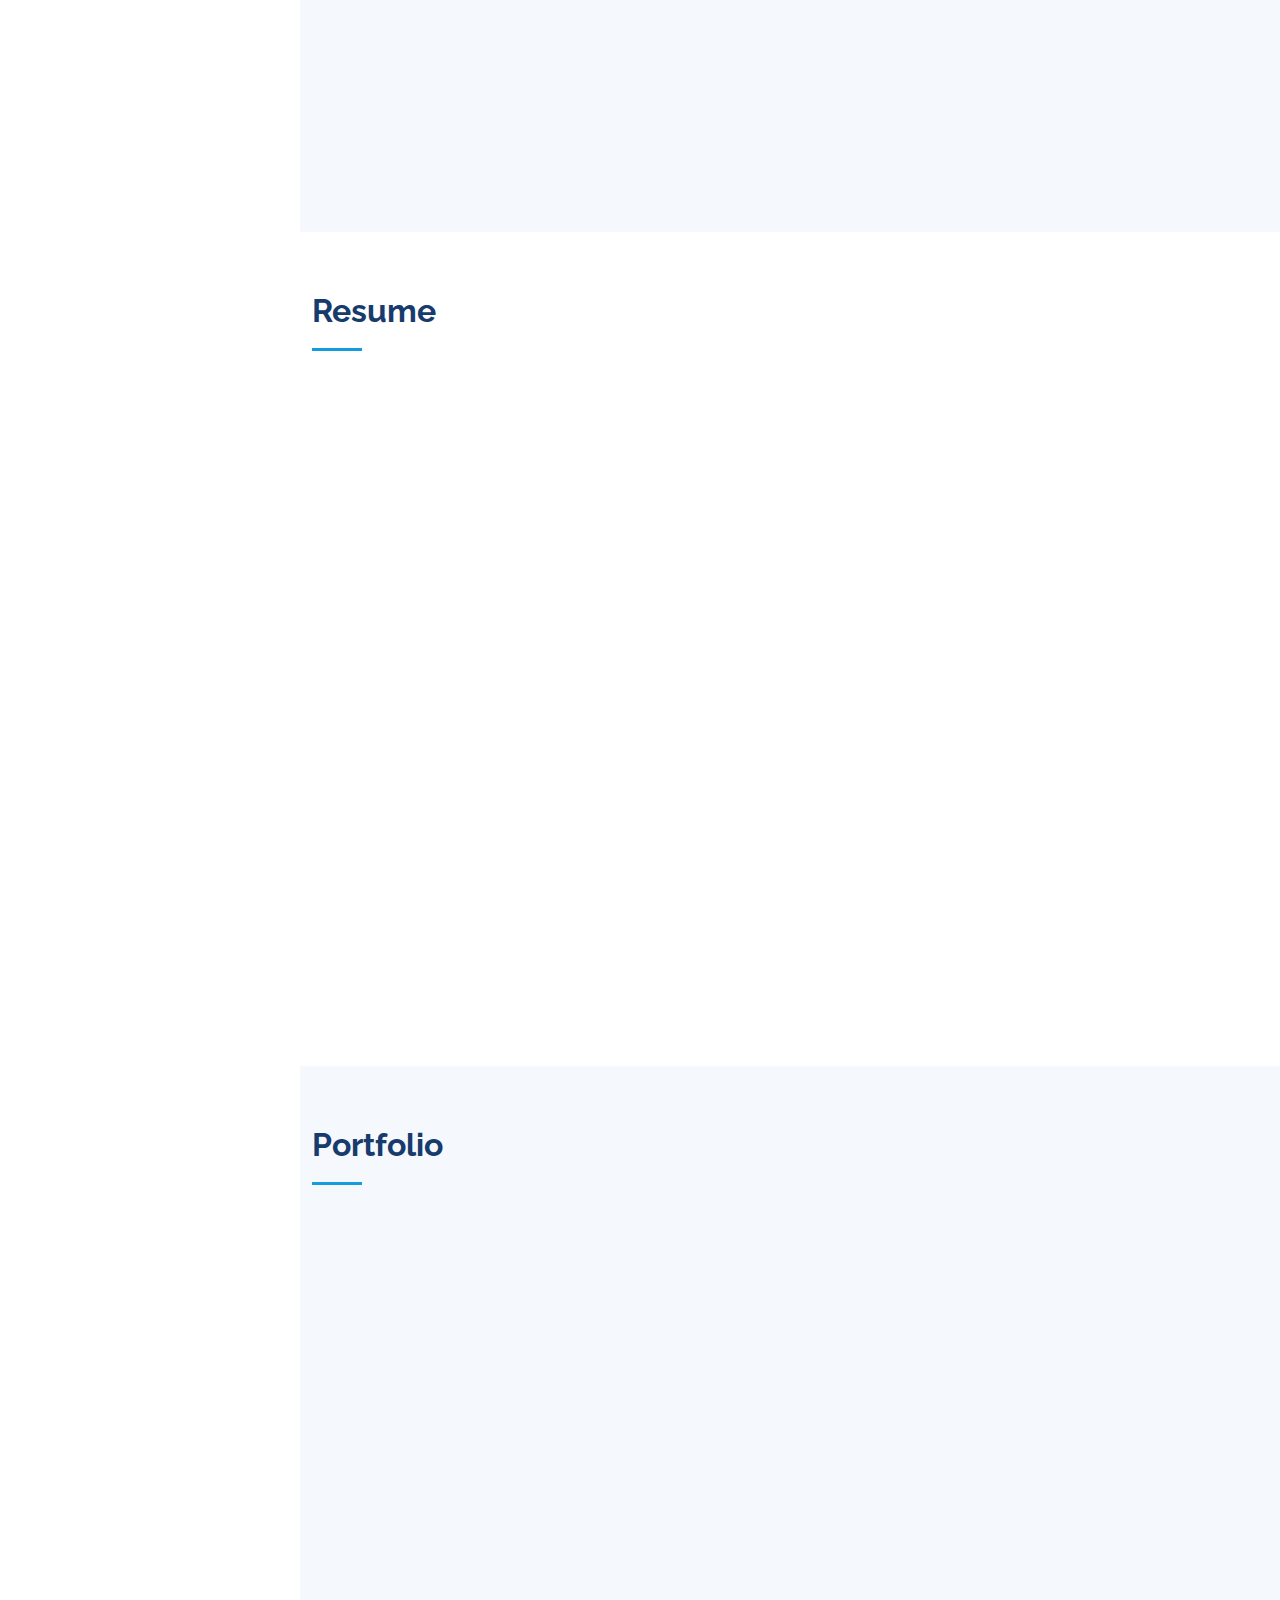
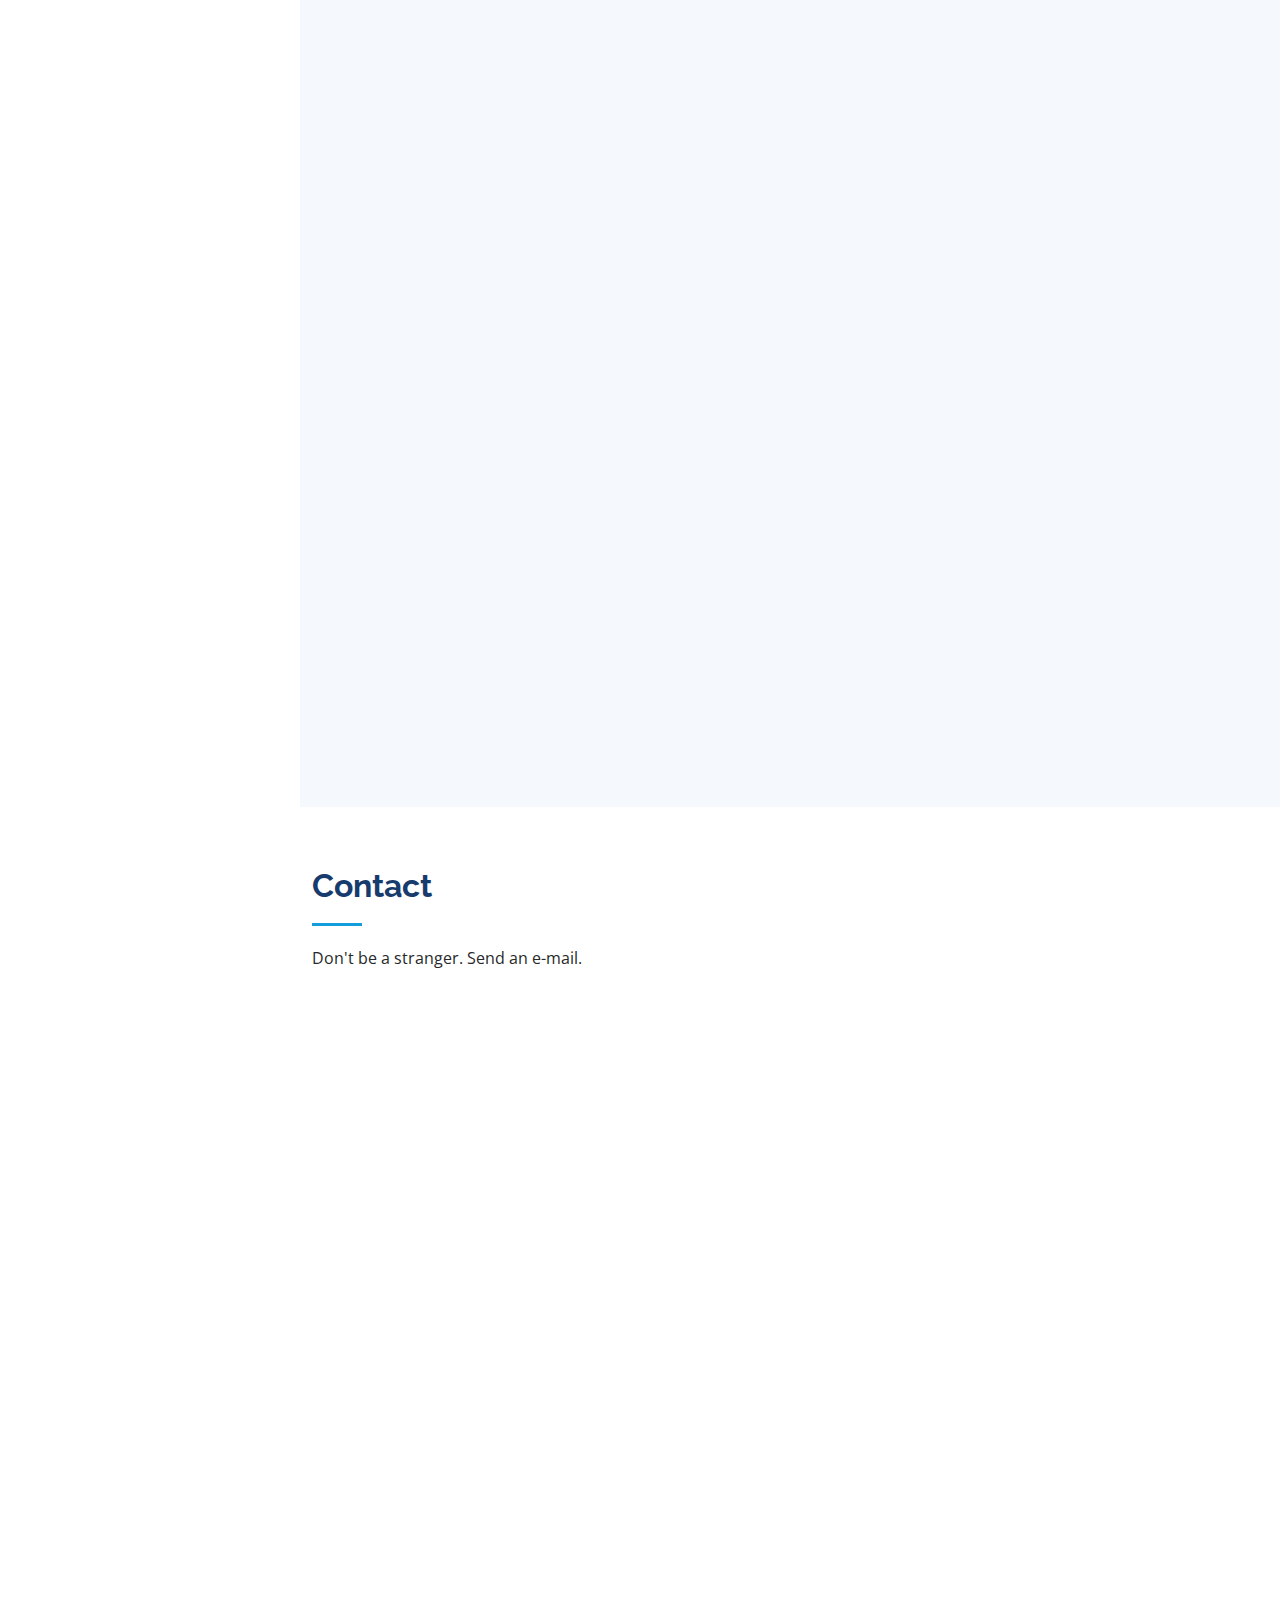
==== commit 64be406d: "added description meta" ====
--- a/index.html
+++ b/index.html
@@ -102,7 +102,7 @@
             <img src="assets/img/profile-img.png" style="max-width: 60%; height: auto;" alt="">
           </div>
           <div class="col-lg-8 pt-4 pt-lg-0 content" data-aos="fade-left">
-            <h3>React-Native Developer &amp; Web Developer.</h3>
+            <h3>React-Native Developer, Web Developer.</h3>
             <p class="fst-italic">
               I always try to adapt new development skills using the latest technologies.
             </p>
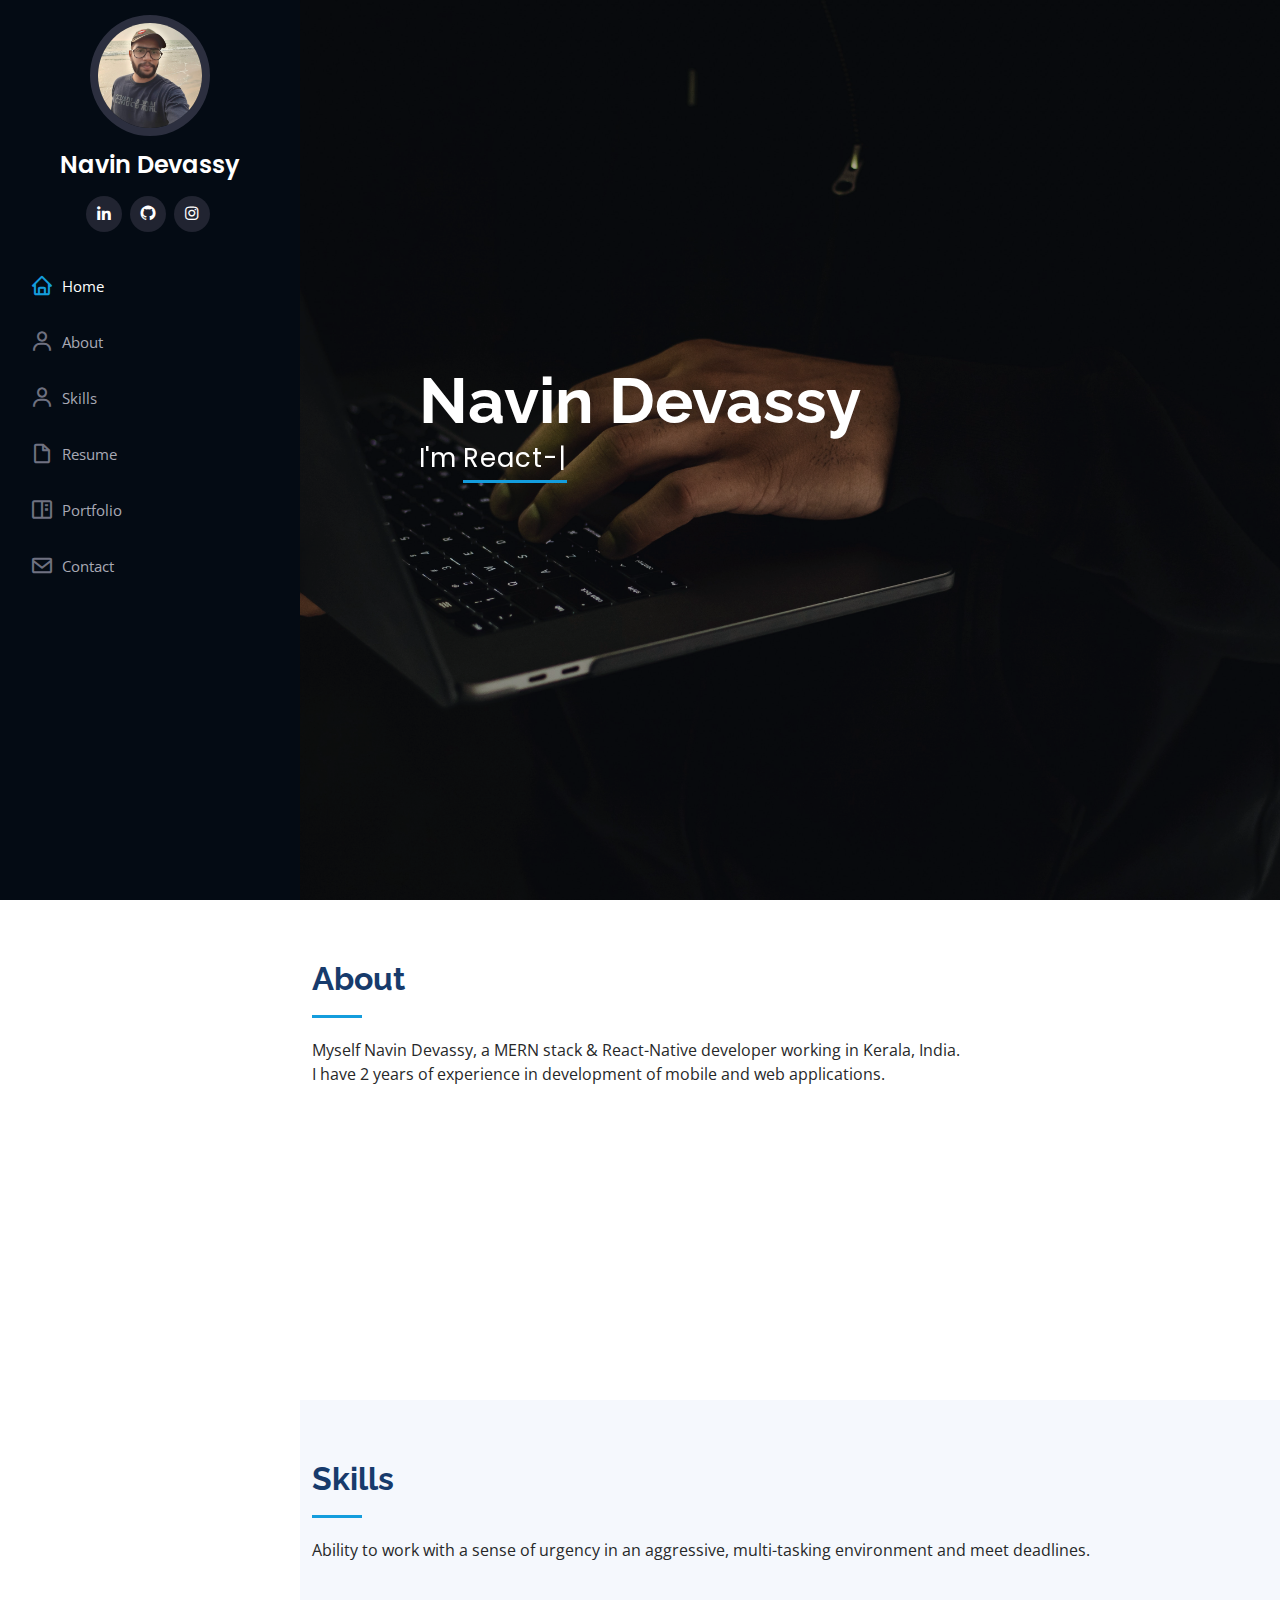
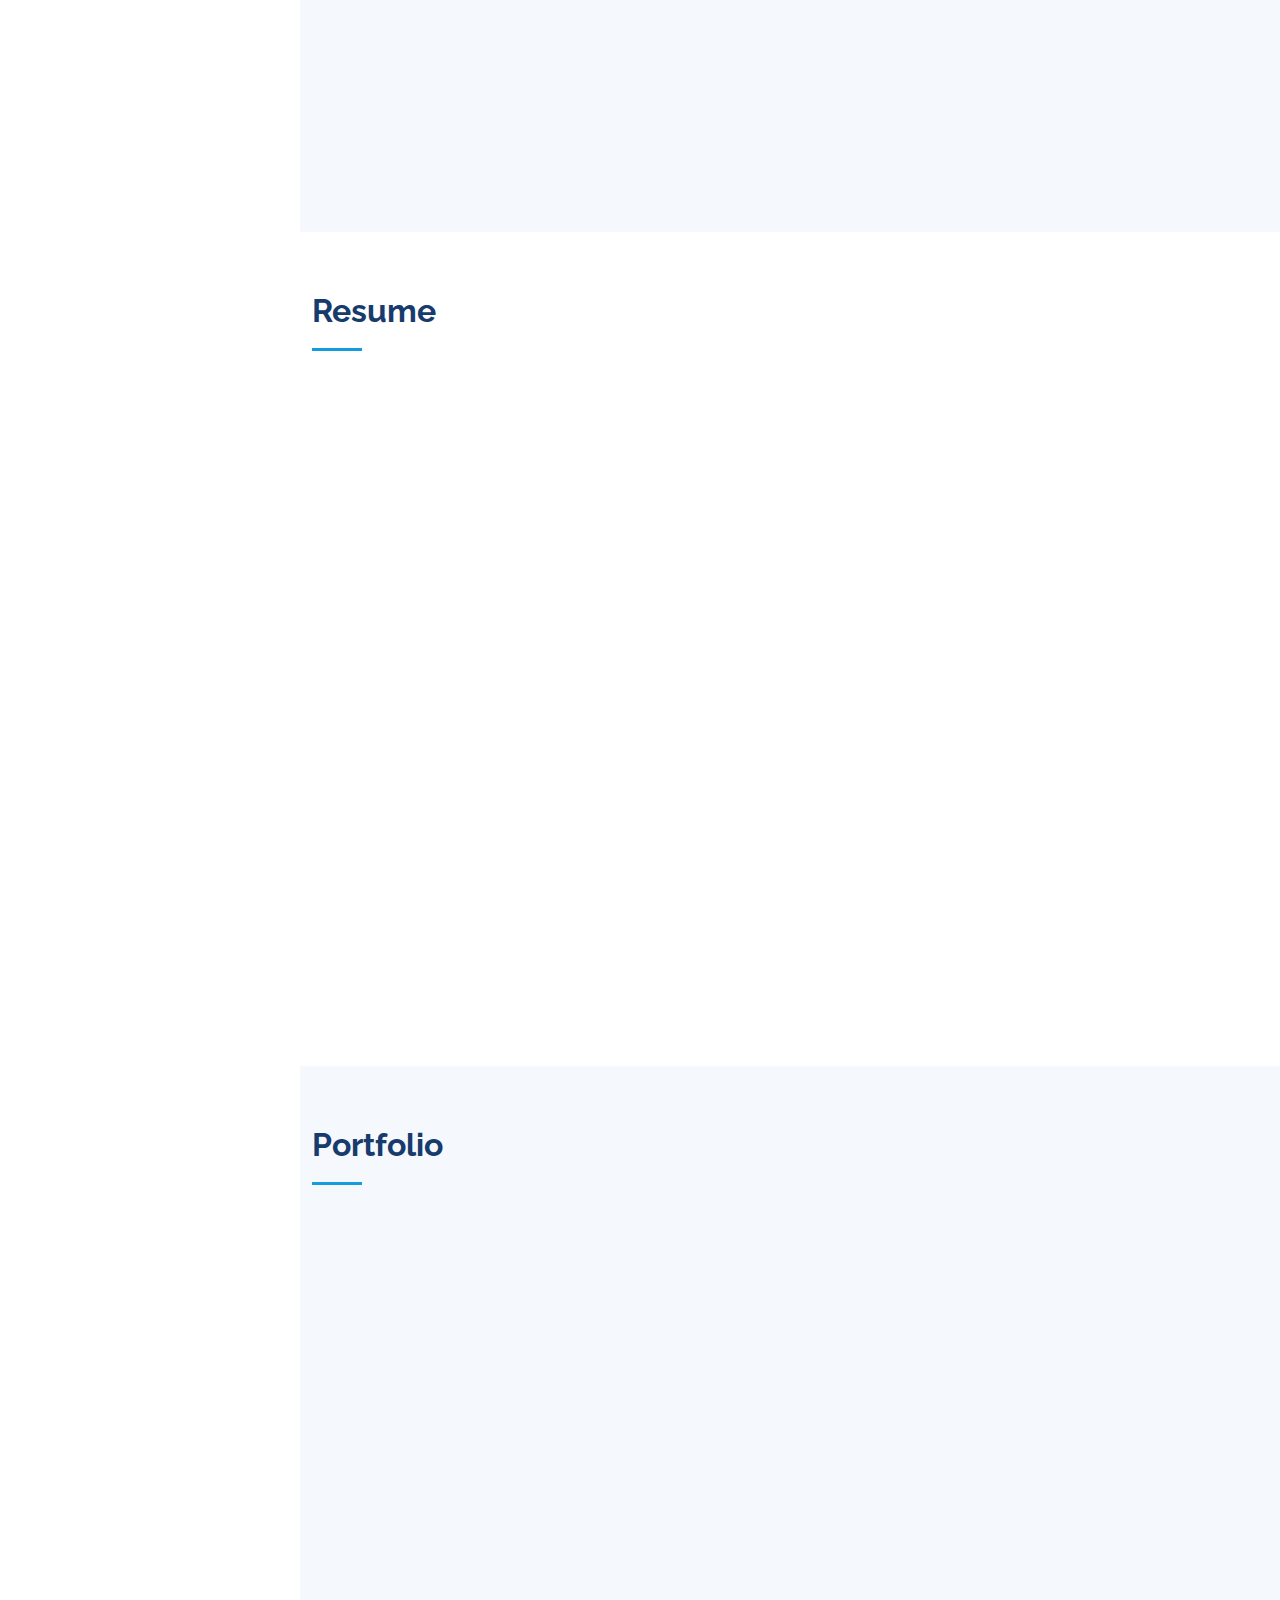
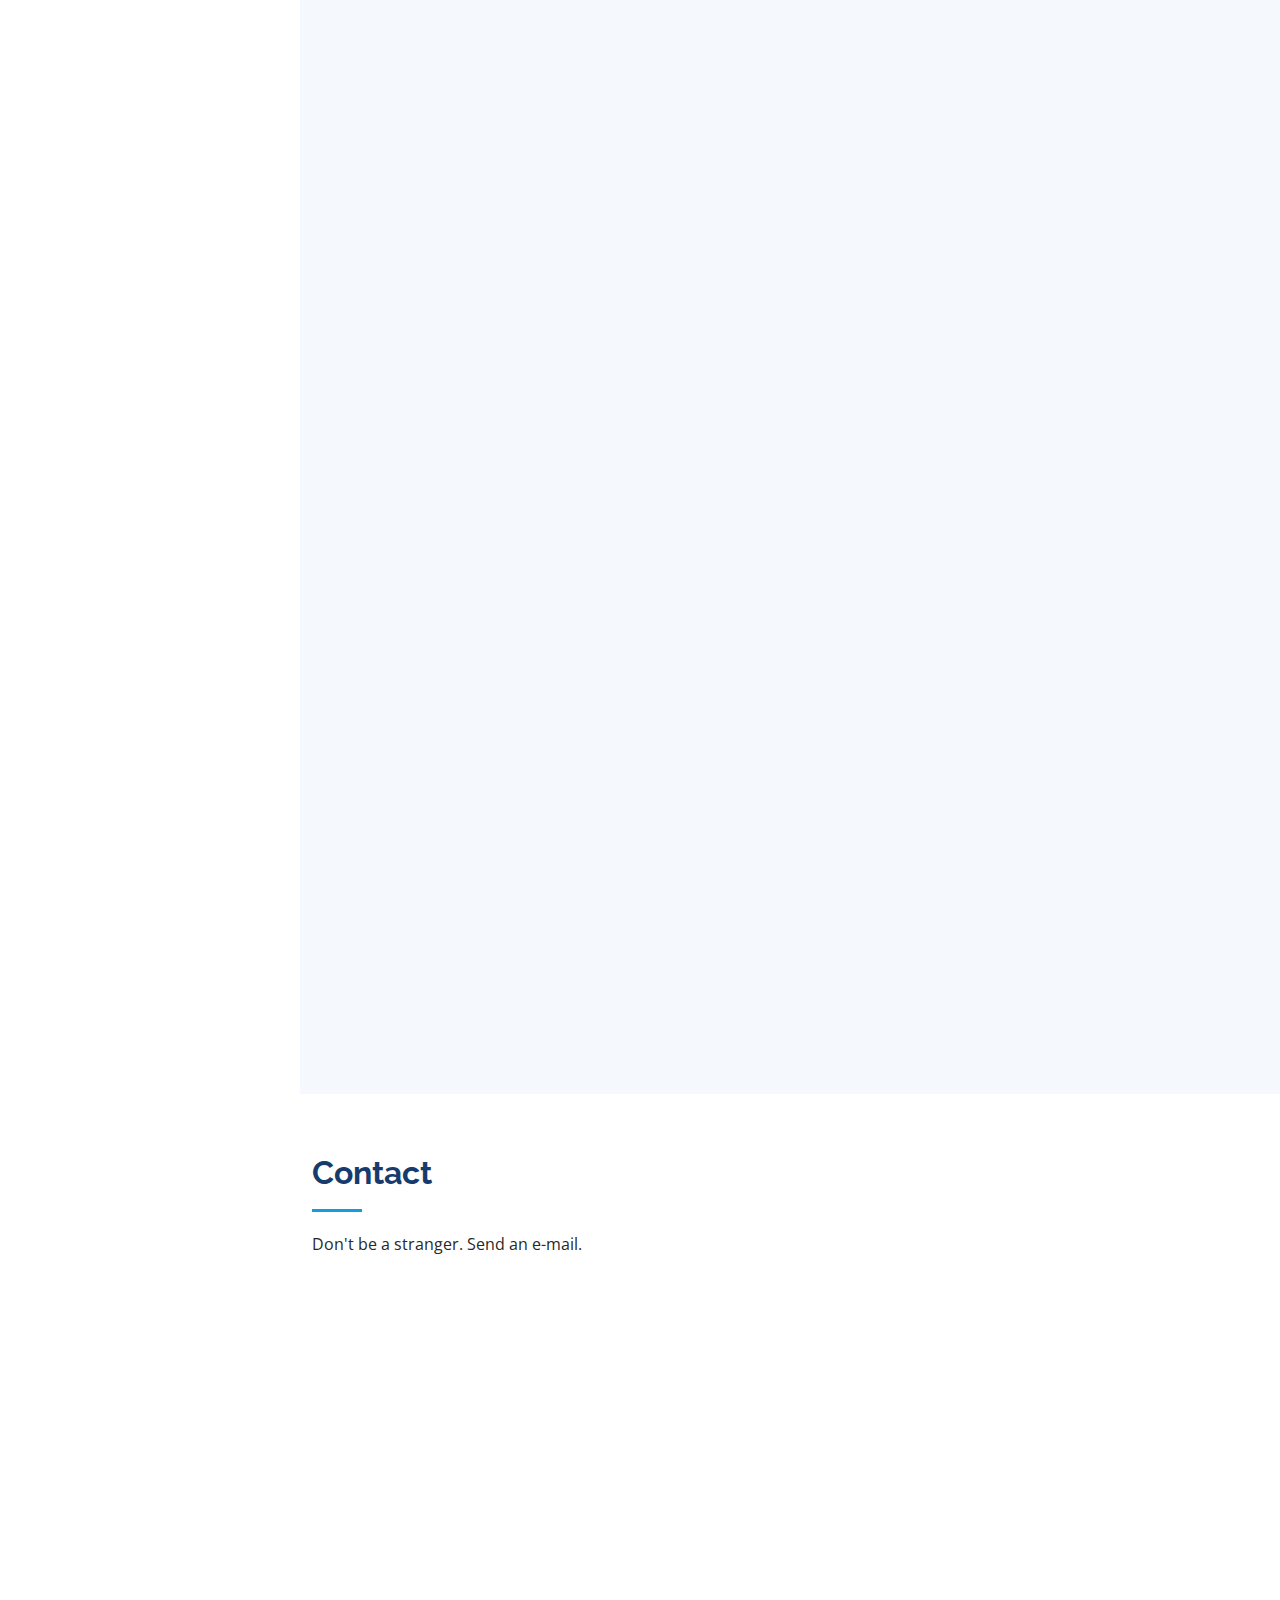
==== commit c9346e53: "font-size increased" ====
--- a/index.html
+++ b/index.html
@@ -317,7 +317,7 @@
                   360 & 180 video streaming application
                 </div>
                 <div style="
-                    font-size: small;
+                    font-size: medium;
                     font-weight: normal;
                     text-align:justify;
                     " class="m-3">
@@ -367,7 +367,7 @@
                   IoT portal for contractors
                 </div>
                 <div style="
-                    font-size: small;
+                    font-size: medium;
                     font-weight: normal;
                     text-align:justify;
                     " class="m-3">
@@ -417,7 +417,7 @@
                   Appointment scheduling application for stylists.
                 </div>
                 <div style="
-                    font-size: small;
+                    font-size: medium;
                     font-weight: normal;
                     text-align:justify;
                     " class="m-3">
@@ -462,7 +462,7 @@
                   Application to log temperature data
                 </div>
                 <div style="
-                    font-size: small;
+                    font-size: medium;
                     font-weight: normal;
                     text-align:justify;
                     " class="m-3">
@@ -522,7 +522,7 @@
                   Data management tool for hospitals
                 </div>
                 <div style="
-                    font-size: small;
+                    font-size: medium;
                     font-weight: normal;
                     text-align:justify;
                     " class="m-3">
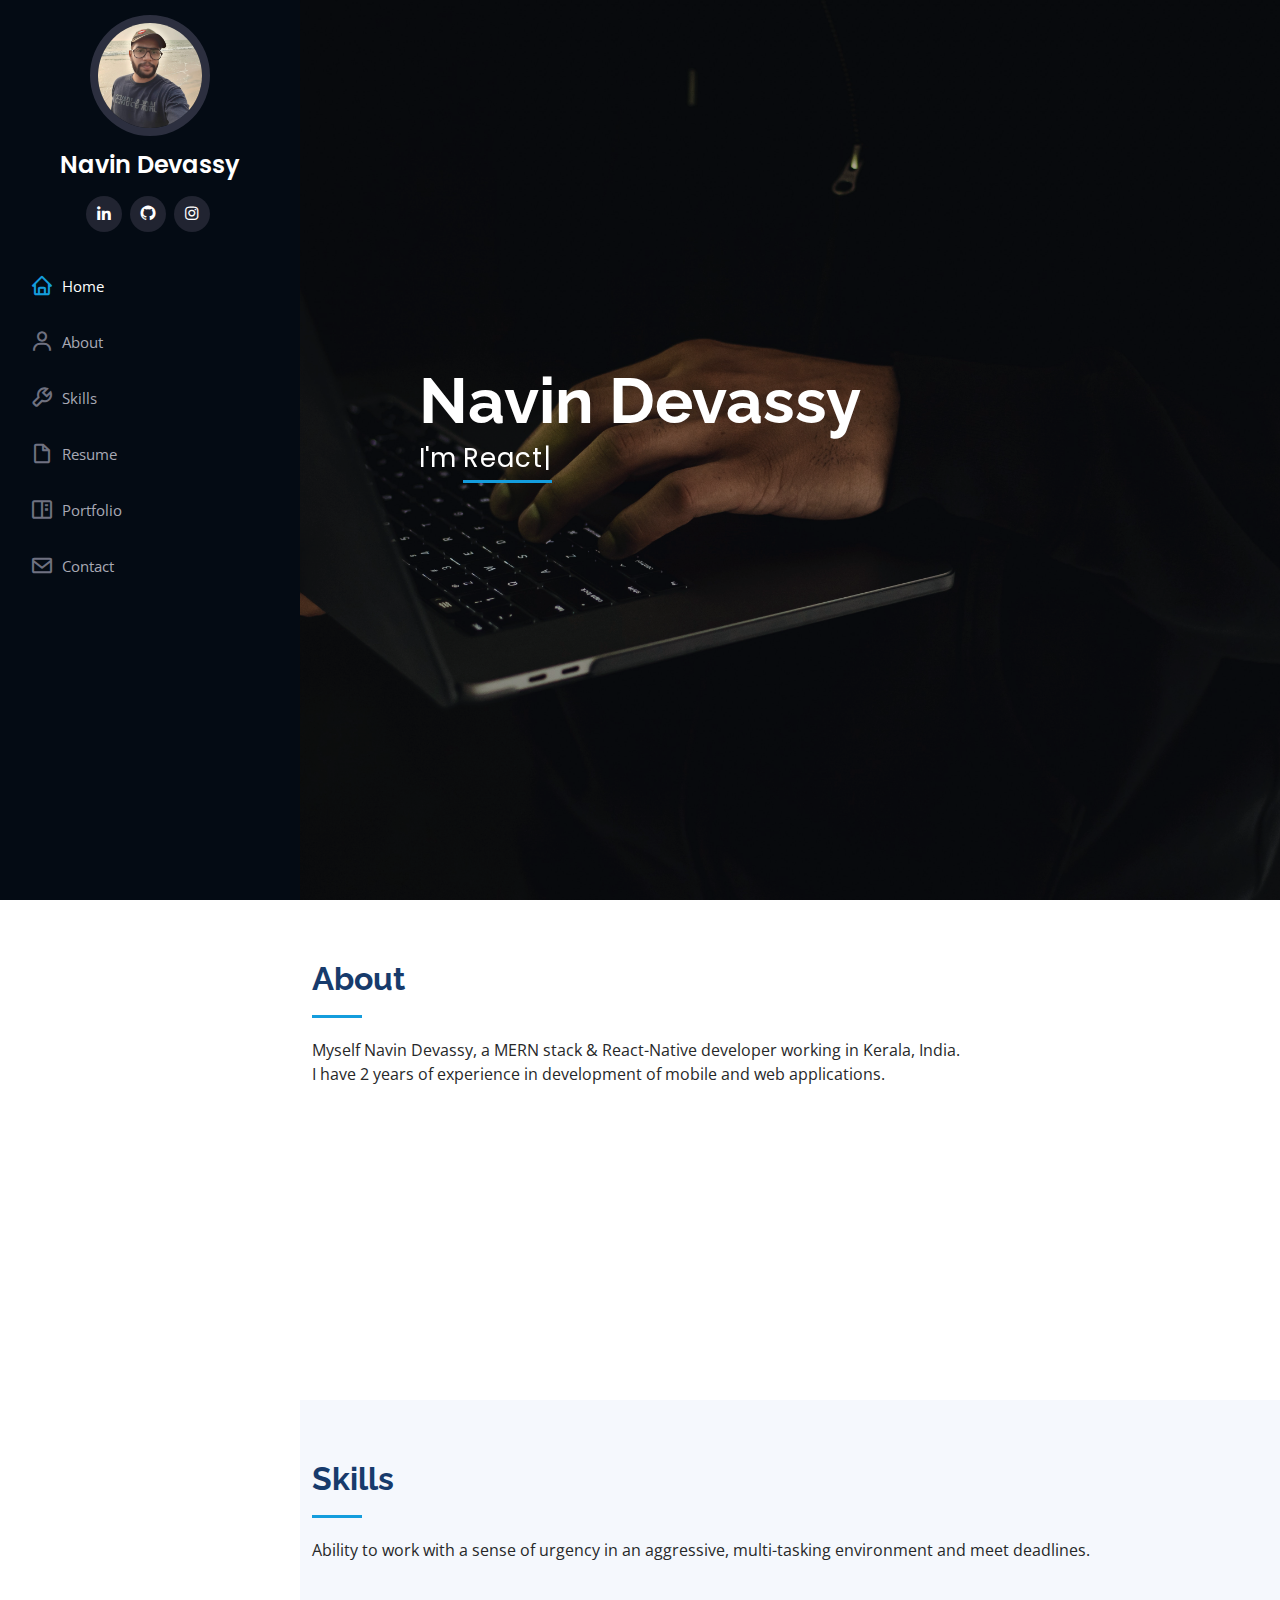
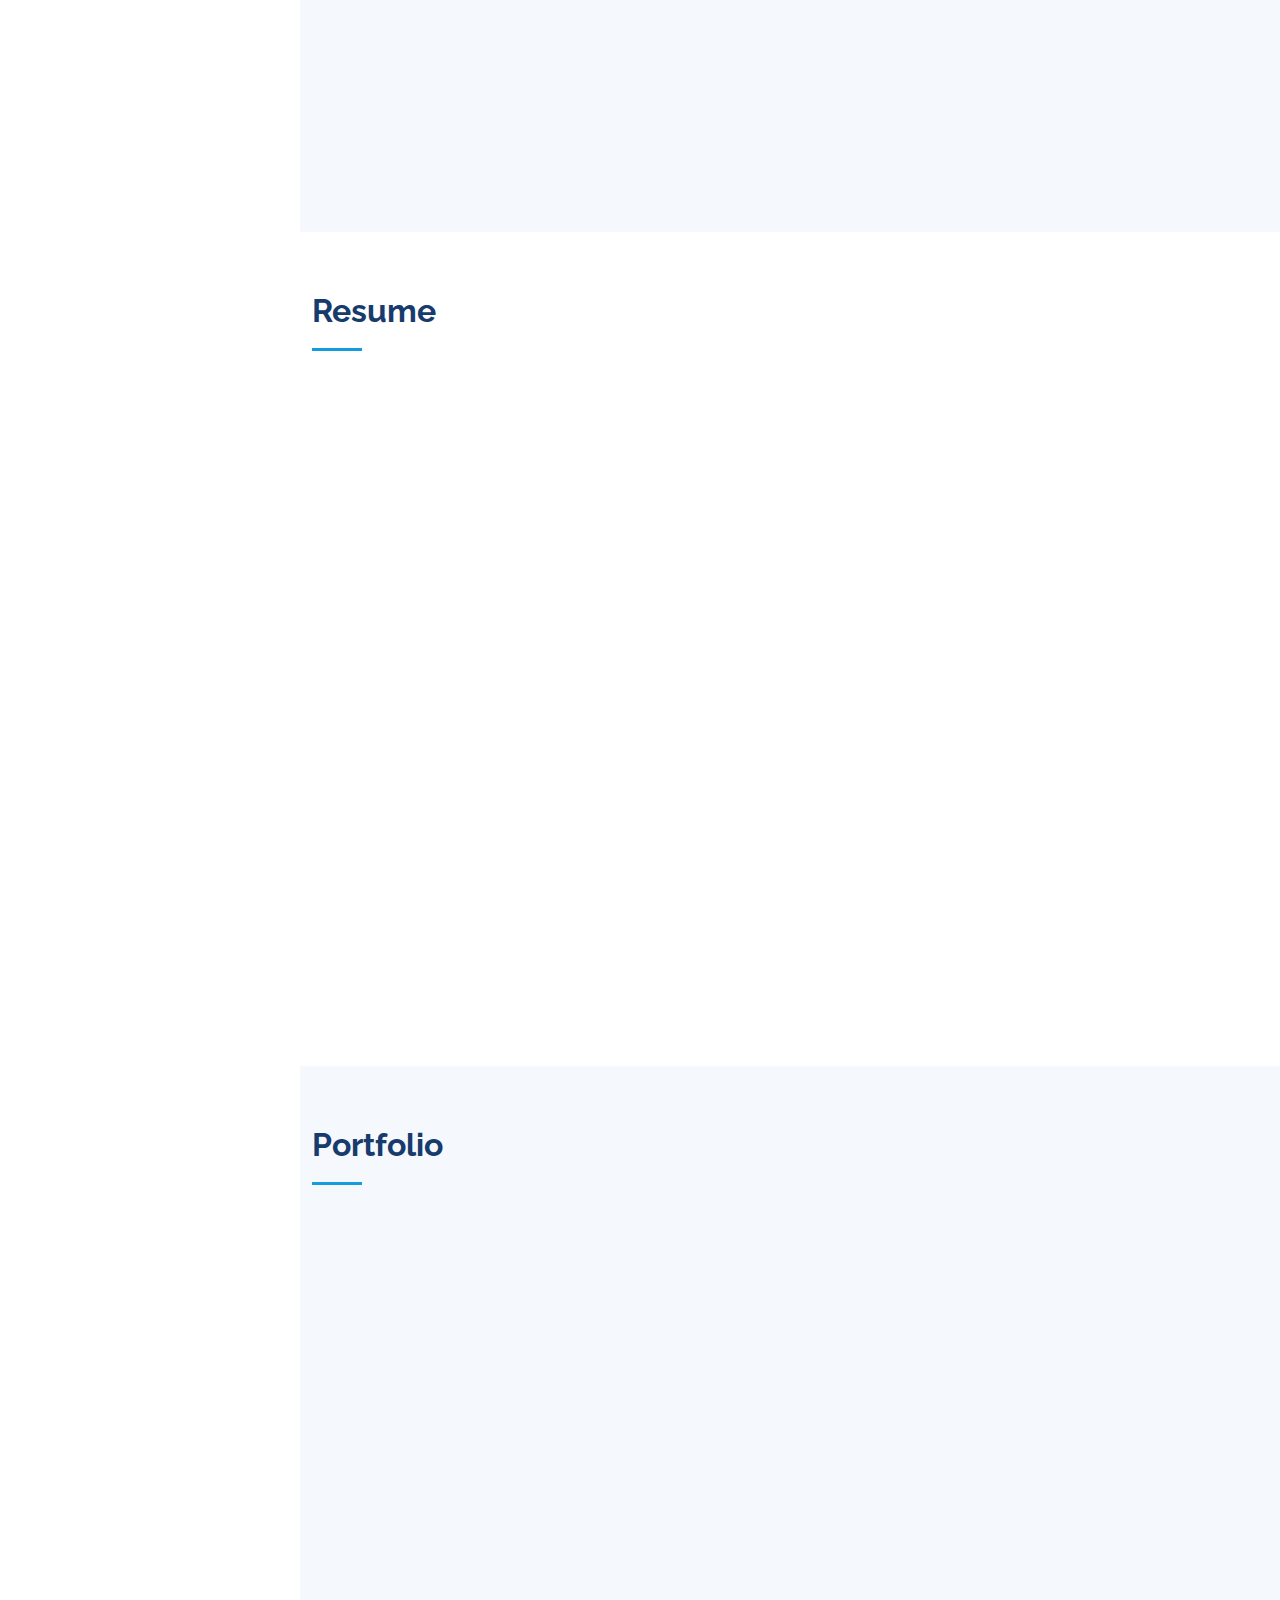
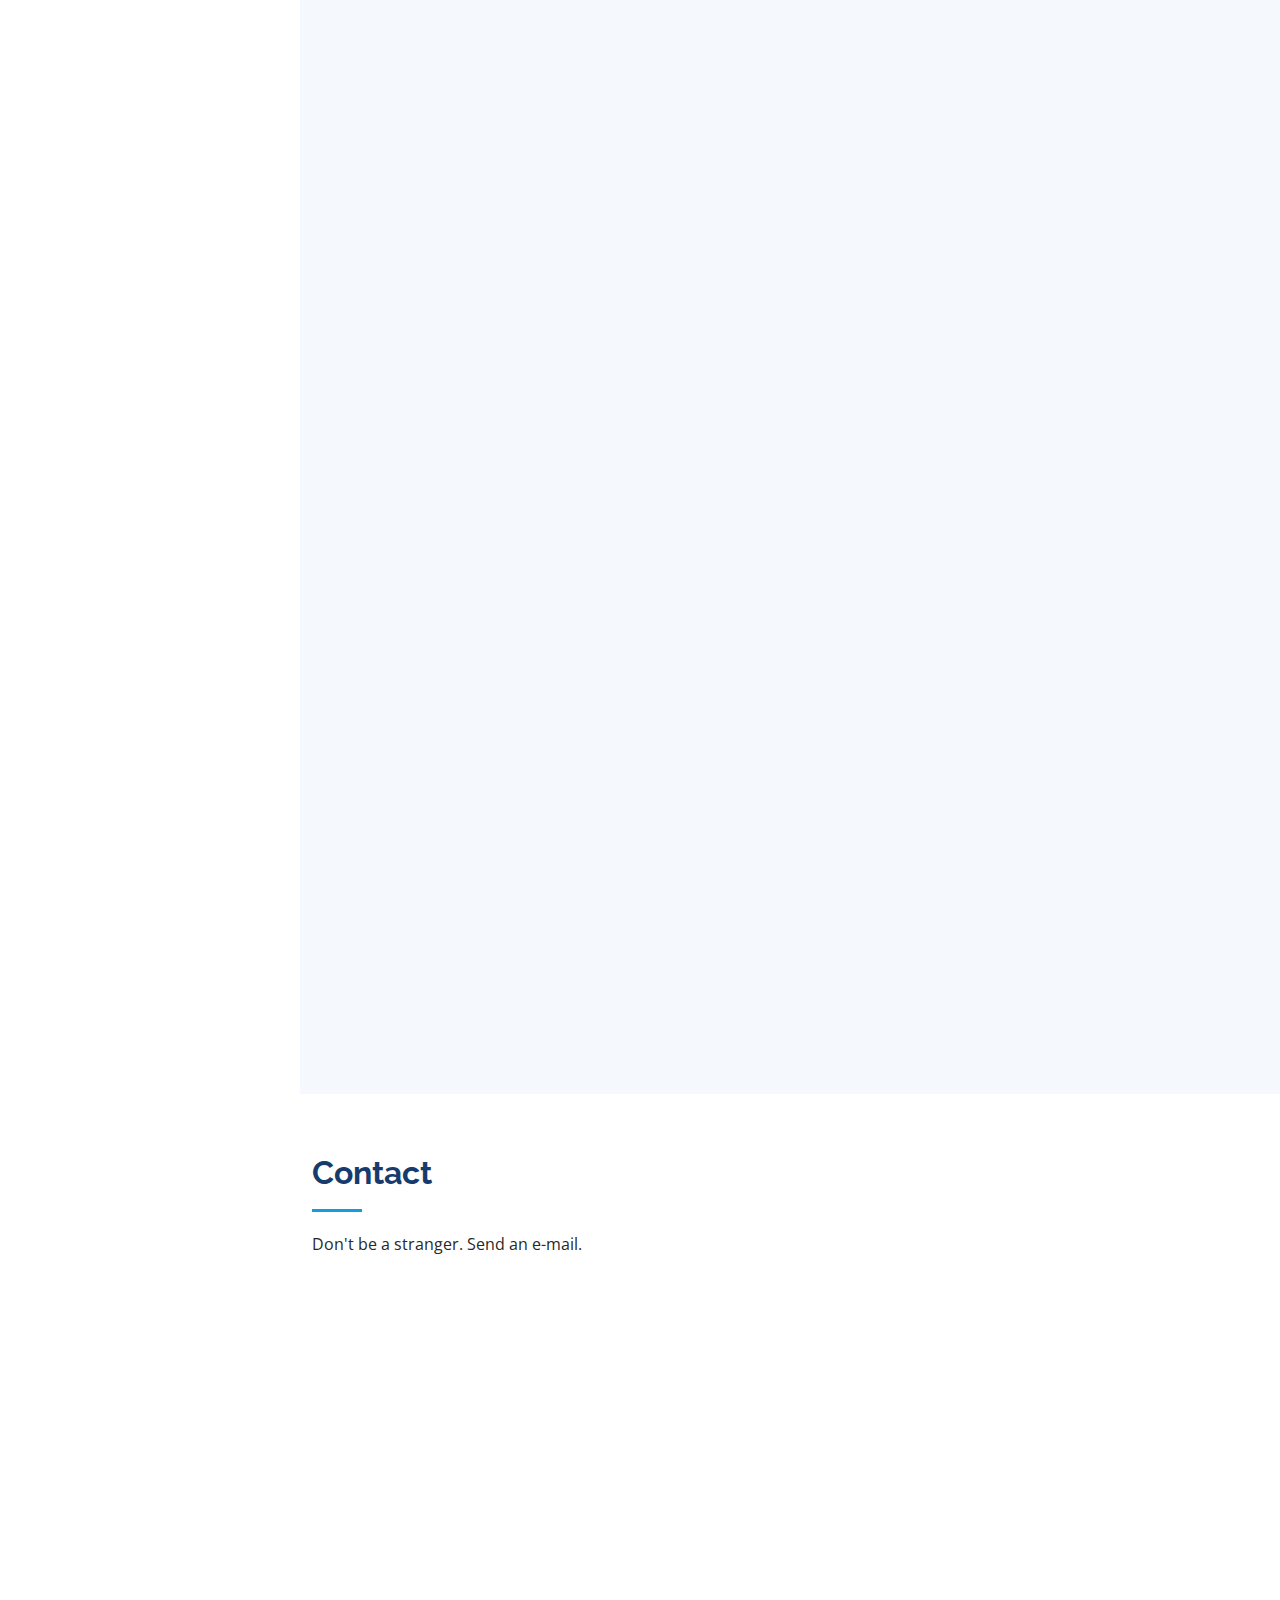
==== commit 1257ff1d: "icon updated" ====
--- a/index.html
+++ b/index.html
@@ -62,7 +62,7 @@
         <ul>
           <li><a href="#hero" class="nav-link scrollto active"><i class="bx bx-home"></i> <span>Home</span></a></li>
           <li><a href="#about" class="nav-link scrollto"><i class="bx bx-user"></i> <span>About</span></a></li>
-          <li><a href="#skills" class="nav-link scrollto"><i class="bx bx-user"></i> <span>Skills</span></a></li>
+          <li><a href="#skills" class="nav-link scrollto"><i class="bx bx-wrench"></i> <span>Skills</span></a></li>
           <li><a href="#resume" class="nav-link scrollto"><i class="bx bx-file-blank"></i> <span>Resume</span></a></li>
           <li><a href="#portfolio" class="nav-link scrollto"><i class="bx bx-book-content"></i>
               <span>Portfolio</span></a></li>
